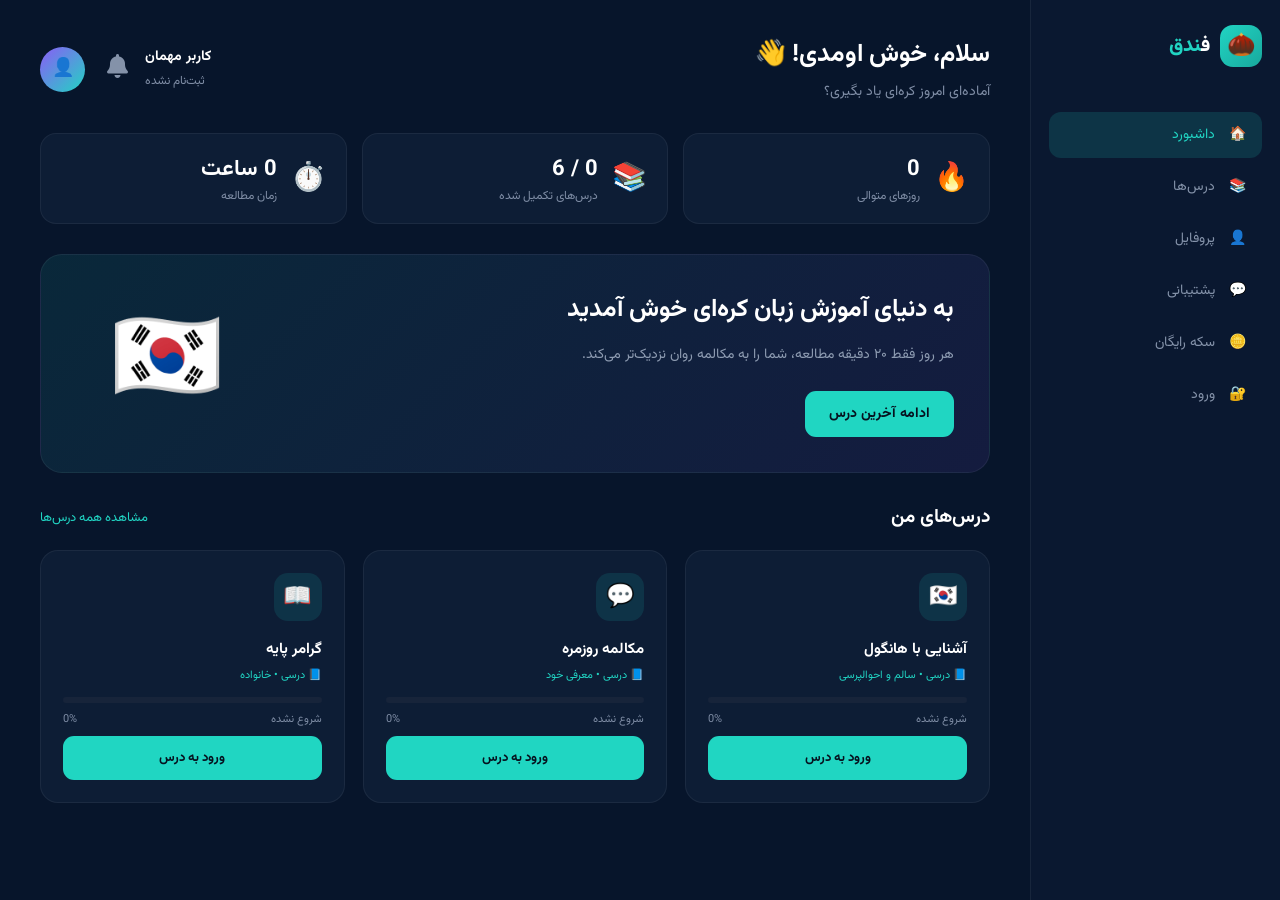
==== index.html @ cb75b3d4 "Add files via upload" ====
<!DOCTYPE html>
<html lang="fa" dir="rtl">
<head>
    <meta charset="UTF-8">
    <meta name="viewport" content="width=device-width, initial-scale=1.0">
    <title>فندق | آموزش زبان کره‌ای</title>
    <link rel="stylesheet" href="style.css">
    <link rel="stylesheet" href="https://cdnjs.cloudflare.com/ajax/libs/font-awesome/6.5.0/css/all.min.css">
</head>
<body>

    <button class="hamburger-btn" id="hamburgerBtn">
        <i class="fas fa-bars"></i>
    </button>

    <aside class="sidebar">
        <div class="logo">
            <div class="logo-icon">🌰</div>
            <h2>ف<span>ندق</span></h2>
        </div>
        <nav class="menu">
            <a href="index.html" class="menu-item active">
                <span class="menu-icon">🏠</span>
                <span>داشبورد</span>
            </a>
            <a href="lessons.html" class="menu-item">
                <span class="menu-icon">📚</span>
                <span>درس‌ها</span>
            </a>
            <a href="profile.html" class="menu-item">
                <span class="menu-icon">👤</span>
                <span>پروفایل</span>
            </a>
            <a href="support.html" class="menu-item">
                <span class="menu-icon">💬</span>
                <span>پشتیبانی</span>
            </a>
            <a href="earn-coins.html" class="menu-item">
                <span class="menu-icon">🪙</span>
                <span>سکه رایگان</span>
            </a>
            <a href="login.html" class="menu-item">
                <span class="menu-icon">🔐</span>
                <span>ورود</span>
            </a>
            <a href="admin.html" class="menu-item" id="adminMenuItem" style="display:none;">
                <span class="menu-icon">⚙️</span>
                <span>پنل مدیریت</span>
            </a>
        </nav>
    </aside>

    <main class="main">

        <header class="topbar">
            <div class="welcome">
                <h1>سلام، خوش اومدی! 👋</h1>
                <p>آماده‌ای امروز کره‌ای یاد بگیری؟</p>
            </div>
            <div class="user">
                <div class="user-info">
                    <strong id="headerUsername">کاربر مهمان</strong>
                    <span id="headerUserStatus">ثبت‌نام نشده</span>
                </div>
                <!-- ===== دکمه زنگوله اعلان ===== -->
                <div class="notification-bell" id="notificationBell" onclick="showNotifications()">
                    <i class="fas fa-bell"></i>
                    <span class="notification-badge" id="notificationBadge" style="display:none;">0</span>
                </div>
                <div class="avatar" id="headerAvatar">👤</div>
            </div>
        </header>

        <!-- ===== پنل نمایش اعلان‌ها ===== -->
        <div class="notification-panel" id="notificationPanel" style="display:none;">
            <div class="notification-panel-header">
                <h4>🔔 اعلان‌ها</h4>
                <button onclick="closeNotifications()" style="background:transparent;border:none;color:#7f8da5;font-size:20px;cursor:pointer;">✕</button>
            </div>
            <div id="notificationList">
                <p style="color:#7f8da5;text-align:center;padding:20px;">هیچ اعلانی وجود ندارد.</p>
            </div>
        </div>

        <section class="stats-top">
            <div class="stat-top-card">
                <span class="stat-top-icon">🔥</span>
                <div class="stat-top-info">
                    <strong id="statStreak">۰</strong>
                    <span>روزهای متوالی</span>
                </div>
            </div>
            <div class="stat-top-card">
                <span class="stat-top-icon">📚</span>
                <div class="stat-top-info">
                    <strong id="statLessons">۰ / ۶</strong>
                    <span>درس‌های تکمیل شده</span>
                </div>
            </div>
            <div class="stat-top-card">
                <span class="stat-top-icon">⏱️</span>
                <div class="stat-top-info">
                    <strong id="statHours">۰ ساعت</strong>
                    <span>زمان مطالعه</span>
                </div>
            </div>
        </section>

        <section class="hero">
            <div class="hero-content">
                <h2>به دنیای آموزش زبان کره‌ای خوش آمدید</h2>
                <p>هر روز فقط ۲۰ دقیقه مطالعه، شما را به مکالمه روان نزدیک‌تر می‌کند.</p>
                <button class="primary-btn" id="continueLesson">ادامه آخرین درس</button>
            </div>
            <div class="hero-image">🇰🇷</div>
        </section>

        <div class="section-title">
            <h2>درس‌های من</h2>
            <a href="lessons.html">مشاهده همه درس‌ها</a>
        </div>

        <section class="lessons" id="lessonsContainer"></section>

    </main>

    <script src="script.js"></script>

</body>
</html>
---- style.css ----
@import url('https://fonts.googleapis.com/css2?family=Vazirmatn:wght@400;500;600;700;800&display=swap');

* {
    margin: 0;
    padding: 0;
    box-sizing: border-box;
}

body {
    font-family: 'Vazirmatn', sans-serif;
    background: #07152b;
    color: #ffffff;
    min-height: 100vh;
    display: flex;
    overflow-x: hidden;
    direction: rtl;
}

.hamburger-btn {
    display: none;
    position: fixed;
    top: 15px;
    right: 15px;
    z-index: 999;
    background: #0d1d35;
    border: 1px solid rgba(255, 255, 255, 0.1);
    color: #ffffff;
    font-size: 24px;
    padding: 10px 14px;
    border-radius: 10px;
    cursor: pointer;
}

.sidebar {
    width: 250px;
    min-height: 100vh;
    background: #0a1830;
    border-left: 1px solid rgba(255, 255, 255, 0.06);
    padding: 25px 18px;
    position: fixed;
    right: 0;
    top: 0;
    z-index: 100;
    transition: 0.3s;
}

.logo {
    display: flex;
    align-items: center;
    gap: 10px;
    margin-bottom: 45px;
}

.logo-icon {
    width: 42px;
    height: 42px;
    background: linear-gradient(135deg, #21d4c3, #18a99d);
    border-radius: 13px;
    display: flex;
    align-items: center;
    justify-content: center;
    font-size: 23px;
}

.logo h2 {
    font-size: 20px;
    font-weight: 800;
}

.logo span {
    color: #21d4c3;
}

.menu {
    display: flex;
    flex-direction: column;
    gap: 6px;
}

.menu-item {
    display: flex;
    align-items: center;
    gap: 12px;
    padding: 12px 15px;
    border-radius: 12px;
    color: #8492a9;
    text-decoration: none;
    font-size: 14px;
    transition: 0.3s;
}

.menu-item:hover {
    background: rgba(31, 214, 193, 0.08);
    color: #ffffff;
}

.menu-item.active {
    background: rgba(31, 214, 193, 0.15);
    color: #21d4c3;
}

.menu-icon {
    width: 20px;
    text-align: center;
}

.main {
    width: calc(100% - 250px);
    margin-right: 250px;
    padding: 35px 40px;
    min-height: 100vh;
}

.topbar {
    display: flex;
    justify-content: space-between;
    align-items: center;
    margin-bottom: 30px;
    flex-wrap: wrap;
    gap: 15px;
}

.welcome h1 {
    font-size: 25px;
    margin-bottom: 7px;
}

.welcome p {
    color: #7f8da5;
    font-size: 14px;
}

.user {
    display: flex;
    align-items: center;
    gap: 12px;
}

.user-info {
    text-align: left;
}

.user-info strong {
    display: block;
    font-size: 14px;
}

.user-info span {
    color: #7f8da5;
    font-size: 12px;
}

.avatar {
    width: 45px;
    height: 45px;
    border-radius: 50%;
    background: linear-gradient(135deg, #8b5cf6, #21d4c3);
    display: flex;
    align-items: center;
    justify-content: center;
    font-size: 18px;
}

.stats-top {
    display: grid;
    grid-template-columns: repeat(3, 1fr);
    gap: 15px;
    margin-bottom: 30px;
}

.stat-top-card {
    background: #0d1d35;
    border: 1px solid rgba(255, 255, 255, 0.06);
    border-radius: 16px;
    padding: 18px 20px;
    display: flex;
    align-items: center;
    gap: 14px;
}

.stat-top-icon {
    font-size: 28px;
}

.stat-top-info {
    display: flex;
    flex-direction: column;
}

.stat-top-info strong {
    font-size: 22px;
    font-weight: 700;
    color: #ffffff;
}

.stat-top-info span {
    font-size: 12px;
    color: #7f8da5;
}

.hero {
    background: linear-gradient(135deg, rgba(31, 214, 193, 0.10), rgba(139, 92, 246, 0.10));
    border: 1px solid rgba(255, 255, 255, 0.06);
    border-radius: 22px;
    padding: 35px;
    display: flex;
    align-items: center;
    justify-content: space-between;
    margin-bottom: 30px;
}

.hero-content {
    max-width: 550px;
}

.hero-content h2 {
    font-size: 25px;
    margin-bottom: 12px;
}

.hero-content p {
    color: #8d9bb1;
    font-size: 14px;
    line-height: 2;
    margin-bottom: 22px;
}

.hero-image {
    font-size: 90px;
    padding-left: 35px;
}

.primary-btn {
    border: none;
    background: #20d6c2;
    color: #06121f;
    padding: 12px 24px;
    border-radius: 11px;
    font-family: inherit;
    font-weight: 700;
    cursor: pointer;
    transition: 0.3s;
    font-size: 14px;
}

.primary-btn:hover {
    transform: translateY(-2px);
    box-shadow: 0 8px 25px rgba(31, 214, 193, 0.25);
}

.primary-btn.secondary {
    background: transparent;
    color: #21d4c3;
    border: 1px solid rgba(31, 214, 193, 0.3);
}

.section-title {
    display: flex;
    align-items: center;
    justify-content: space-between;
    margin-bottom: 18px;
}

.section-title h2 {
    font-size: 19px;
}

.section-title a {
    color: #21d4c3;
    font-size: 13px;
    text-decoration: none;
}

.section-title a:hover {
    text-decoration: underline;
}

.lessons {
    display: grid;
    grid-template-columns: repeat(3, 1fr);
    gap: 18px;
}

.lesson-card {
    background: #0d1d35;
    border: 1px solid rgba(255, 255, 255, 0.06);
    border-radius: 18px;
    padding: 22px;
    transition: 0.3s;
}

.lesson-card:hover {
    transform: translateY(-4px);
    border-color: rgba(31, 214, 193, 0.3);
}

.lesson-icon {
    width: 48px;
    height: 48px;
    border-radius: 14px;
    display: flex;
    align-items: center;
    justify-content: center;
    font-size: 23px;
    margin-bottom: 17px;
    background: rgba(31, 214, 193, 0.12);
}

.lesson-card h3 {
    font-size: 15px;
    margin-bottom: 6px;
}

.lesson-card p {
    color: #7f8da5;
    font-size: 12px;
    margin-bottom: 18px;
    line-height: 1.6;
}

.lesson-category {
    font-size: 11px !important;
    color: #21d4c3 !important;
    margin-bottom: 12px !important;
}

.progress {
    height: 6px;
    background: #17243a;
    border-radius: 10px;
    overflow: hidden;
    margin-bottom: 8px;
}

.progress-bar {
    height: 100%;
    background: #21d4c3;
    border-radius: 10px;
    transition: width 0.5s ease;
}

.progress-info {
    display: flex;
    justify-content: space-between;
    color: #7f8da5;
    font-size: 11px;
}

.lesson-btn {
    width: 100%;
    margin-top: 8px;
    font-size: 13px !important;
}

.filter-bar {
    display: flex;
    flex-wrap: wrap;
    gap: 15px;
    margin-bottom: 25px;
    background: #0d1d35;
    padding: 15px 20px;
    border-radius: 16px;
}

.search-box {
    flex: 1;
    min-width: 200px;
}

.search-box input {
    width: 100%;
    padding: 10px 15px;
    border-radius: 10px;
    border: 1px solid rgba(255, 255, 255, 0.1);
    background: #07152b;
    color: #ffffff;
    font-family: 'Vazirmatn', sans-serif;
    font-size: 14px;
    outline: none;
}

.search-box input:focus {
    border-color: #21d4c3;
}

.filter-buttons {
    display: flex;
    gap: 8px;
    flex-wrap: wrap;
}

.filter-btn {
    padding: 8px 16px;
    border-radius: 8px;
    border: 1px solid rgba(255, 255, 255, 0.1);
    background: transparent;
    color: #8492a9;
    font-family: 'Vazirmatn', sans-serif;
    font-size: 13px;
    cursor: pointer;
}

.filter-btn:hover {
    background: rgba(31, 214, 193, 0.08);
    color: #ffffff;
}

.filter-btn.active {
    background: rgba(31, 214, 193, 0.15);
    color: #21d4c3;
}

.stats-bottom {
    margin-top: 30px;
    background: #0d1d35;
    border-radius: 16px;
    padding: 20px 25px;
}

.stat-bottom-card {
    display: flex;
    align-items: center;
    gap: 15px;
    flex-wrap: wrap;
}

.stat-bottom-card span {
    color: #7f8da5;
    font-size: 14px;
}

.stat-bottom-card .progress {
    flex: 1;
    min-width: 100px;
    height: 8px;
}

#overallProgressText {
    color: #21d4c3;
    font-weight: 700;
}

.lesson-content {
    max-width: 800px;
}

.content-card {
    background: #0d1d35;
    border: 1px solid rgba(255, 255, 255, 0.06);
    border-radius: 18px;
    padding: 30px;
}

.lesson-text {
    background: rgba(255, 255, 255, 0.03);
    padding: 20px;
    border-radius: 12px;
    border-right: 3px solid #21d4c3;
    line-height: 2;
    color: #c8d0dc;
}

.profile-card {
    background: #0d1d35;
    border-radius: 18px;
    padding: 30px;
    margin-bottom: 25px;
}

.profile-avatar {
    text-align: center;
    padding-bottom: 20px;
    border-bottom: 1px solid rgba(255, 255, 255, 0.06);
    margin-bottom: 20px;
}

.profile-avatar-icon {
    width: 80px;
    height: 80px;
    border-radius: 50%;
    background: linear-gradient(135deg, #8b5cf6, #21d4c3);
    display: flex;
    align-items: center;
    justify-content: center;
    font-size: 35px;
    margin: 0 auto 15px auto;
}

.profile-avatar h2 {
    font-size: 20px;
}

.profile-info {
    display: grid;
    grid-template-columns: repeat(2, 1fr);
    gap: 15px;
}

.info-item {
    background: rgba(255, 255, 255, 0.03);
    border-radius: 12px;
    padding: 15px;
    display: flex;
    justify-content: space-between;
    align-items: center;
}

.info-label {
    color: #7f8da5;
    font-size: 13px;
}

.info-value {
    font-size: 18px;
    font-weight: 700;
    color: #21d4c3;
}

.profile-settings {
    background: #0d1d35;
    border-radius: 18px;
    padding: 30px;
}

.setting-item {
    padding-bottom: 18px;
    margin-bottom: 18px;
    border-bottom: 1px solid rgba(255, 255, 255, 0.06);
}

.setting-item label {
    display: block;
    color: #7f8da5;
    font-size: 13px;
    margin-bottom: 8px;
}

.support-card {
    display: grid;
    grid-template-columns: 1fr 2fr;
    gap: 25px;
}

.support-info {
    background: #0d1d35;
    border: 1px solid rgba(255, 255, 255, 0.06);
    border-radius: 18px;
    padding: 25px;
    display: flex;
    flex-direction: column;
    gap: 20px;
}

.support-item {
    display: flex;
    align-items: center;
    gap: 15px;
    padding: 15px;
    background: rgba(255, 255, 255, 0.03);
    border-radius: 12px;
}

.support-icon {
    font-size: 28px;
    flex-shrink: 0;
}

.support-item strong {
    display: block;
    font-size: 14px;
}

.support-item p {
    color: #7f8da5;
    font-size: 13px;
    margin-top: 4px;
}

.support-form {
    background: #0d1d35;
    border: 1px solid rgba(255, 255, 255, 0.06);
    border-radius: 18px;
    padding: 30px;
}

.support-form h3 {
    font-size: 18px;
    margin-bottom: 20px;
}

.form-group {
    margin-bottom: 18px;
}

.form-group label {
    display: block;
    color: #7f8da5;
    font-size: 13px;
    margin-bottom: 6px;
}

.form-group input,
.form-group select,
.form-group textarea {
    width: 100%;
    padding: 12px 15px;
    border-radius: 10px;
    border: 1px solid rgba(255, 255, 255, 0.1);
    background: #07152b;
    color: #ffffff;
    font-family: 'Vazirmatn', sans-serif;
    font-size: 14px;
    outline: none;
    transition: 0.3s;
}

.form-group input:focus,
.form-group select:focus,
.form-group textarea:focus {
    border-color: #21d4c3;
}

.form-group select option {
    background: #07152b;
    color: #ffffff;
}

.form-group textarea {
    resize: vertical;
    min-height: 100px;
}

.auth-card {
    max-width: 500px;
    margin: 0 auto;
    background: #0d1d35;
    border: 1px solid rgba(255, 255, 255, 0.06);
    border-radius: 18px;
    padding: 30px;
}

.auth-card h3 {
    font-size: 18px;
    margin-bottom: 20px;
    color: #21d4c3;
}

.auth-card .form-group {
    margin-bottom: 18px;
}

.auth-card .form-group label {
    display: block;
    color: #7f8da5;
    font-size: 13px;
    margin-bottom: 6px;
}

.auth-card .form-group input {
    width: 100%;
    padding: 12px 15px;
    border-radius: 10px;
    border: 1px solid rgba(255, 255, 255, 0.1);
    background: #07152b;
    color: #ffffff;
    font-family: 'Vazirmatn', sans-serif;
    font-size: 14px;
    outline: none;
    transition: 0.3s;
}

.auth-card .form-group input:focus {
    border-color: #21d4c3;
}

.auth-card .form-group input[type="radio"] {
    width: auto;
    margin-left: 5px;
}

.auth-card small {
    display: block;
    margin-top: 4px;
}

.coin-box {
    background: #0d1d35;
    border: 1px solid rgba(255, 255, 255, 0.06);
    border-radius: 18px;
    padding: 25px;
}

.coin-box h3 {
    font-size: 18px;
    color: #ffffff;
}

/* ============================================
   پنل مدیریت (admin.html)
   ============================================ */

.admin-tabs {
    display: flex;
    gap: 10px;
    margin-bottom: 25px;
    flex-wrap: wrap;
    background: #0d1d35;
    padding: 15px;
    border-radius: 16px;
    border: 1px solid rgba(255, 255, 255, 0.06);
}

.admin-tab {
    padding: 10px 20px;
    border-radius: 10px;
    border: 1px solid rgba(255, 255, 255, 0.1);
    background: transparent;
    color: #8492a9;
    font-family: 'Vazirmatn', sans-serif;
    font-size: 14px;
    cursor: pointer;
    transition: 0.3s;
}

.admin-tab:hover {
    background: rgba(31, 214, 193, 0.08);
    color: #ffffff;
}

.admin-tab.active {
    background: rgba(31, 214, 193, 0.15);
    color: #21d4c3;
    border-color: rgba(31, 214, 193, 0.3);
}

.admin-panel {
    background: #0d1d35;
    border: 1px solid rgba(255, 255, 255, 0.06);
    border-radius: 18px;
    padding: 25px;
}

.admin-panel h3 {
    margin-bottom: 20px;
    color: #21d4c3;
}

.admin-lesson-item {
    display: flex;
    justify-content: space-between;
    align-items: center;
    padding: 12px 15px;
    background: rgba(255, 255, 255, 0.03);
    border-radius: 10px;
    margin-bottom: 8px;
    flex-wrap: wrap;
    gap: 10px;
}

.admin-lesson-item .lesson-info {
    display: flex;
    align-items: center;
    gap: 12px;
    flex-wrap: wrap;
}

.admin-lesson-item .lesson-info .level-badge {
    font-size: 11px;
    padding: 2px 10px;
    border-radius: 20px;
    background: rgba(31, 214, 193, 0.15);
    color: #21d4c3;
}

.admin-lesson-item .lesson-actions {
    display: flex;
    gap: 8px;
}

.admin-lesson-item .lesson-actions button {
    padding: 6px 14px;
    border: none;
    border-radius: 8px;
    font-family: 'Vazirmatn', sans-serif;
    font-size: 12px;
    cursor: pointer;
    transition: 0.3s;
}

.btn-edit {
    background: rgba(59, 130, 246, 0.2);
    color: #3b82f6;
}

.btn-edit:hover {
    background: rgba(59, 130, 246, 0.3);
}

.btn-delete {
    background: rgba(239, 68, 68, 0.2);
    color: #ef4444;
}

.btn-delete:hover {
    background: rgba(239, 68, 68, 0.3);
}

.user-item {
    display: flex;
    justify-content: space-between;
    align-items: center;
    padding: 12px 15px;
    background: rgba(255, 255, 255, 0.03);
    border-radius: 10px;
    margin-bottom: 8px;
    flex-wrap: wrap;
    gap: 10px;
}

.user-item .user-info {
    display: flex;
    align-items: center;
    gap: 12px;
    flex-wrap: wrap;
}

.user-item .user-info .user-detail {
    color: #7f8da5;
    font-size: 12px;
}

.user-item .user-stats {
    display: flex;
    gap: 15px;
    font-size: 12px;
    color: #7f8da5;
}

.user-item .user-stats span {
    color: #21d4c3;
    font-weight: 700;
}

.message-item {
    padding: 15px;
    background: rgba(255, 255, 255, 0.03);
    border-radius: 10px;
    margin-bottom: 10px;
}

.message-item .message-header {
    display: flex;
    justify-content: space-between;
    flex-wrap: wrap;
    gap: 10px;
    margin-bottom: 8px;
}

.message-item .message-header .sender {
    font-weight: 700;
    color: #21d4c3;
}

.message-item .message-header .date {
    color: #7f8da5;
    font-size: 12px;
}

.message-item .message-subject {
    color: #fbbf24;
    font-size: 13px;
    margin-bottom: 5px;
}

.message-item .message-text {
    color: #c8d0dc;
    font-size: 13px;
    line-height: 1.6;
}

.message-item .message-actions {
    margin-top: 10px;
}

.message-item .message-actions textarea {
    width: 100%;
    padding: 10px;
    border-radius: 8px;
    border: 1px solid rgba(255, 255, 255, 0.1);
    background: #07152b;
    color: #ffffff;
    font-family: 'Vazirmatn', sans-serif;
    font-size: 13px;
    resize: vertical;
    min-height: 60px;
    margin-top: 8px;
}

.message-item .message-actions .reply-btn {
    padding: 6px 16px;
    border: none;
    border-radius: 8px;
    background: #21d4c3;
    color: #06121f;
    font-family: 'Vazirmatn', sans-serif;
    font-weight: 700;
    cursor: pointer;
    margin-top: 8px;
}

.notification-item {
    padding: 12px 15px;
    background: rgba(255, 255, 255, 0.03);
    border-radius: 10px;
    margin-bottom: 8px;
    border-right: 3px solid #21d4c3;
}

.notification-item .notif-title {
    font-weight: 700;
    font-size: 14px;
}

.notification-item .notif-text {
    color: #7f8da5;
    font-size: 13px;
    margin-top: 4px;
}

.notification-item .notif-date {
    color: #7f8da5;
    font-size: 11px;
    margin-top: 4px;
}

/* ============================================
   ریسپانسیو
   ============================================ */

@media (max-width: 992px) {
    .lessons {
        grid-template-columns: repeat(2, 1fr);
    }

    .stats-top {
        grid-template-columns: repeat(2, 1fr);
    }

    .support-card {
        grid-template-columns: 1fr;
    }
}

@media (max-width: 768px) {
    .hamburger-btn {
        display: block;
    }

    .sidebar {
        transform: translateX(100%);
        width: 280px;
        height: 100vh;
        border-left: none;
        border-right: 1px solid rgba(255, 255, 255, 0.06);
        position: fixed;
        right: 0;
        top: 0;
        z-index: 100;
        transition: 0.3s;
    }

    .sidebar.open {
        transform: translateX(0);
    }

    .main {
        width: 100%;
        margin-right: 0;
        padding: 20px;
        padding-top: 70px;
    }

    .stats-top {
        grid-template-columns: 1fr;
        gap: 10px;
    }

    .stat-top-card {
        padding: 14px 16px;
    }

    .stat-top-info strong {
        font-size: 18px;
    }

    .lessons {
        grid-template-columns: 1fr;
        gap: 15px;
    }

    .topbar {
        flex-direction: column;
        align-items: flex-start;
        gap: 10px;
    }

    .user {
        align-self: flex-start;
    }

    .hero {
        flex-direction: column;
        align-items: flex-start;
        padding: 25px;
    }

    .hero-image {
        display: none;
    }

    .hero-content h2 {
        font-size: 20px;
    }

    .profile-info {
        grid-template-columns: 1fr;
        gap: 10px;
    }

    .profile-card {
        padding: 20px;
    }

    .profile-settings {
        padding: 20px;
    }

    .support-card {
        grid-template-columns: 1fr;
    }

    .support-info {
        flex-direction: row;
        flex-wrap: wrap;
        justify-content: center;
        gap: 10px;
    }

    .support-item {
        flex: 1;
        min-width: 120px;
        flex-direction: column;
        text-align: center;
        padding: 12px;
    }

    .support-form {
        padding: 20px;
    }

    .filter-bar {
        flex-direction: column;
    }

    .filter-buttons {
        justify-content: center;
        flex-wrap: wrap;
    }

    .filter-btn {
        font-size: 12px;
        padding: 6px 12px;
    }

    .search-box {
        min-width: unset;
    }

    .coin-box {
        padding: 18px;
    }

    .auth-card {
        padding: 20px;
    }

    .admin-tabs {
        flex-direction: column;
    }

    .admin-tab {
        text-align: center;
    }

    .admin-lesson-item {
        flex-direction: column;
        align-items: flex-start;
    }

    .admin-lesson-item .lesson-actions {
        width: 100%;
        justify-content: flex-end;
    }

    .user-item {
        flex-direction: column;
        align-items: flex-start;
    }

    .user-item .user-stats {
        flex-wrap: wrap;
    }
}

@media (max-width: 550px) {
    .sidebar {
        width: 260px;
    }

    .main {
        padding: 15px;
        padding-top: 65px;
    }

    .welcome h1 {
        font-size: 20px;
    }

    .welcome p {
        font-size: 13px;
    }

    .user-info {
        display: none;
    }

    .hero {
        padding: 18px;
    }

    .hero-content h2 {
        font-size: 18px;
    }

    .hero-content p {
        font-size: 13px;
    }

    .stat-top-card {
        padding: 12px 14px;
    }

    .stat-top-icon {
        font-size: 22px;
    }

    .stat-top-info strong {
        font-size: 16px;
    }

    .lesson-card {
        padding: 18px;
    }

    .lesson-icon {
        width: 42px;
        height: 42px;
        font-size: 20px;
    }

    .content-card {
        padding: 18px;
    }

    .support-form {
        padding: 15px;
    }

    .support-info {
        flex-direction: column;
        align-items: stretch;
    }

    .support-item {
        flex-direction: row;
        text-align: right;
        padding: 12px 15px;
    }

    .profile-avatar-icon {
        width: 65px;
        height: 65px;
        font-size: 28px;
    }

    .info-item {
        padding: 12px;
        font-size: 13px;
    }

    .info-value {
        font-size: 16px;
    }

    .form-group input,
    .form-group select,
    .form-group textarea {
        font-size: 13px;
        padding: 10px 12px;
    }

    .primary-btn {
        font-size: 13px;
        padding: 10px 18px;
    }

    .coin-box {
        padding: 15px;
    }

    .auth-card {
        padding: 15px;
    }

    .admin-panel {
        padding: 15px;
    }
}

::-webkit-scrollbar {
    width: 6px;
}

::-webkit-scrollbar-track {
    background: #0a1830;
}

::-webkit-scrollbar-thumb {
    background: #21d4c3;
    border-radius: 10px;
}
/* ============================================
   دکمه زنگوله اعلان
   ============================================ */

.notification-bell {
    position: relative;
    cursor: pointer;
    font-size: 24px;
    color: #8492a9;
    transition: 0.3s;
    padding: 5px;
    margin-left: 5px;
}

.notification-bell:hover {
    color: #21d4c3;
}

.notification-bell .notification-badge {
    position: absolute;
    top: -5px;
    right: -8px;
    background: #ef4444;
    color: #ffffff;
    font-size: 10px;
    font-weight: 700;
    width: 20px;
    height: 20px;
    border-radius: 50%;
    display: flex;
    align-items: center;
    justify-content: center;
    border: 2px solid #07152b;
}

/* ===== پنل اعلان‌ها ===== */
.notification-panel {
    position: fixed;
    top: 80px;
    left: 20px;
    width: 380px;
    max-height: 450px;
    background: #0d1d35;
    border: 1px solid rgba(255, 255, 255, 0.1);
    border-radius: 16px;
    box-shadow: 0 20px 60px rgba(0, 0, 0, 0.6);
    z-index: 1000;
    overflow: hidden;
    animation: slideDownNotif 0.3s ease;
}

.notification-panel-header {
    display: flex;
    justify-content: space-between;
    align-items: center;
    padding: 15px 20px;
    border-bottom: 1px solid rgba(255, 255, 255, 0.06);
}

.notification-panel-header h4 {
    color: #ffffff;
    font-size: 16px;
}

#notificationList {
    padding: 10px;
    max-height: 350px;
    overflow-y: auto;
}

.notification-item-panel {
    padding: 12px 15px;
    background: rgba(255, 255, 255, 0.03);
    border-radius: 10px;
    margin-bottom: 8px;
    border-right: 3px solid #21d4c3;
    cursor: pointer;
    transition: 0.3s;
}

.notification-item-panel:hover {
    background: rgba(255, 255, 255, 0.06);
}

.notification-item-panel .notif-title-panel {
    font-weight: 700;
    font-size: 14px;
    color: #ffffff;
}

.notification-item-panel .notif-text-panel {
    color: #7f8da5;
    font-size: 13px;
    margin-top: 4px;
}

.notification-item-panel .notif-date-panel {
    color: #7f8da5;
    font-size: 11px;
    margin-top: 4px;
}

.notification-item-panel .notif-type-success {
    border-right-color: #4ade80;
}

.notification-item-panel .notif-type-warning {
    border-right-color: #fbbf24;
}

.notification-item-panel .notif-type-info {
    border-right-color: #60a5fa;
}

/* ===== انیمیشن ===== */
@keyframes slideDownNotif {
    from {
        opacity: 0;
        transform: translateY(-20px) scale(0.95);
    }
    to {
        opacity: 1;
        transform: translateY(0) scale(1);
    }
}

/* ===== ریسپانسیو موبایل ===== */
@media (max-width: 550px) {
    .notification-panel {
        width: calc(100% - 30px);
        left: 15px;
        top: 70px;
        max-height: 400px;
    }

    .notification-bell {
        font-size: 20px;
    }
}
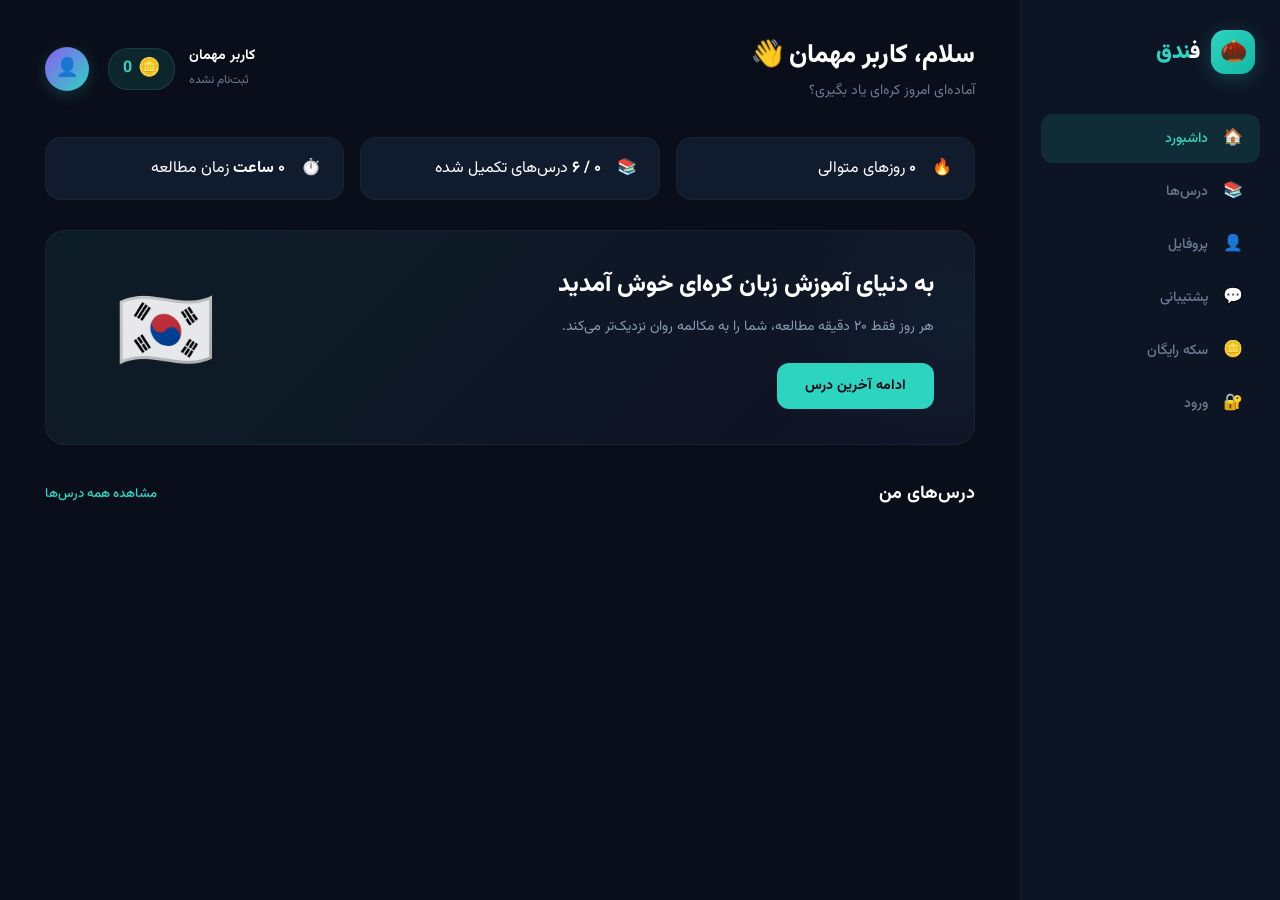
==== commit 75819331: "Add files via upload" ====
--- a/index.html
+++ b/index.html
@@ -54,7 +54,7 @@
 
         <header class="topbar">
             <div class="welcome">
-                <h1>سلام، خوش اومدی! 👋</h1>
+                <h1>سلام، <span id="userDisplayName">کاربر مهمان</span> 👋</h1>
                 <p>آماده‌ای امروز کره‌ای یاد بگیری؟</p>
             </div>
             <div class="user">
@@ -62,25 +62,14 @@
                     <strong id="headerUsername">کاربر مهمان</strong>
                     <span id="headerUserStatus">ثبت‌نام نشده</span>
                 </div>
-                <!-- ===== دکمه زنگوله اعلان ===== -->
-                <div class="notification-bell" id="notificationBell" onclick="showNotifications()">
-                    <i class="fas fa-bell"></i>
-                    <span class="notification-badge" id="notificationBadge" style="display:none;">0</span>
+                <!-- ===== نمایش سکه ===== -->
+                <div class="coin-display" id="coinDisplay">
+                    <span class="coin-icon">🪙</span>
+                    <span class="coin-count" id="headerCoinCount">0</span>
                 </div>
                 <div class="avatar" id="headerAvatar">👤</div>
             </div>
         </header>
-
-        <!-- ===== پنل نمایش اعلان‌ها ===== -->
-        <div class="notification-panel" id="notificationPanel" style="display:none;">
-            <div class="notification-panel-header">
-                <h4>🔔 اعلان‌ها</h4>
-                <button onclick="closeNotifications()" style="background:transparent;border:none;color:#7f8da5;font-size:20px;cursor:pointer;">✕</button>
-            </div>
-            <div id="notificationList">
-                <p style="color:#7f8da5;text-align:center;padding:20px;">هیچ اعلانی وجود ندارد.</p>
-            </div>
-        </div>
 
         <section class="stats-top">
             <div class="stat-top-card">
--- a/style.css
+++ b/style.css
@@ -1,4 +1,4 @@
-@import url('https://fonts.googleapis.com/css2?family=Vazirmatn:wght@400;500;600;700;800&display=swap');
+@import url('https://fonts.googleapis.com/css2?family=Vazirmatn:wght@400;500;600;700;800;900&display=swap');
 
 * {
     margin: 0;
@@ -8,7 +8,7 @@
 
 body {
     font-family: 'Vazirmatn', sans-serif;
-    background: #07152b;
+    background: #0a0e1a;
     color: #ffffff;
     min-height: 100vh;
     display: flex;
@@ -16,14 +16,15 @@
     direction: rtl;
 }
 
+/* ===== دکمه همبرگری ===== */
 .hamburger-btn {
     display: none;
     position: fixed;
     top: 15px;
     right: 15px;
     z-index: 999;
-    background: #0d1d35;
-    border: 1px solid rgba(255, 255, 255, 0.1);
+    background: #141d2f;
+    border: none;
     color: #ffffff;
     font-size: 24px;
     padding: 10px 14px;
@@ -31,12 +32,13 @@
     cursor: pointer;
 }
 
+/* ===== منوی کناری ===== */
 .sidebar {
-    width: 250px;
+    width: 260px;
     min-height: 100vh;
-    background: #0a1830;
-    border-left: 1px solid rgba(255, 255, 255, 0.06);
-    padding: 25px 18px;
+    background: #0d1424;
+    border-left: 1px solid rgba(255, 255, 255, 0.05);
+    padding: 30px 20px;
     position: fixed;
     right: 0;
     top: 0;
@@ -47,93 +49,103 @@
 .logo {
     display: flex;
     align-items: center;
-    gap: 10px;
-    margin-bottom: 45px;
+    gap: 12px;
+    margin-bottom: 40px;
+    padding-right: 5px;
 }
 
 .logo-icon {
-    width: 42px;
-    height: 42px;
-    background: linear-gradient(135deg, #21d4c3, #18a99d);
-    border-radius: 13px;
+    width: 44px;
+    height: 44px;
+    background: linear-gradient(135deg, #2dd4bf, #14b8a6);
+    border-radius: 14px;
     display: flex;
     align-items: center;
     justify-content: center;
-    font-size: 23px;
+    font-size: 22px;
+    box-shadow: 0 4px 20px rgba(45, 212, 191, 0.25);
 }
 
 .logo h2 {
-    font-size: 20px;
-    font-weight: 800;
+    font-size: 22px;
+    font-weight: 900;
+    letter-spacing: -0.5px;
 }
 
 .logo span {
-    color: #21d4c3;
+    color: #2dd4bf;
 }
 
 .menu {
     display: flex;
     flex-direction: column;
-    gap: 6px;
+    gap: 4px;
 }
 
 .menu-item {
     display: flex;
     align-items: center;
-    gap: 12px;
-    padding: 12px 15px;
+    gap: 14px;
+    padding: 12px 16px;
     border-radius: 12px;
-    color: #8492a9;
+    color: #6b7a93;
     text-decoration: none;
     font-size: 14px;
+    font-weight: 500;
     transition: 0.3s;
 }
 
 .menu-item:hover {
-    background: rgba(31, 214, 193, 0.08);
+    background: rgba(45, 212, 191, 0.08);
     color: #ffffff;
 }
 
 .menu-item.active {
-    background: rgba(31, 214, 193, 0.15);
-    color: #21d4c3;
+    background: rgba(45, 212, 191, 0.12);
+    color: #2dd4bf;
 }
 
 .menu-icon {
-    width: 20px;
+    width: 22px;
     text-align: center;
-}
-
+    font-size: 16px;
+}
+
+/* ===== محتوای اصلی ===== */
 .main {
-    width: calc(100% - 250px);
-    margin-right: 250px;
-    padding: 35px 40px;
+    width: calc(100% - 260px);
+    margin-right: 260px;
+    padding: 35px 45px;
     min-height: 100vh;
-}
-
+    background: #0a0e1a;
+}
+
+/* ===== هدر ===== */
 .topbar {
     display: flex;
     justify-content: space-between;
     align-items: center;
-    margin-bottom: 30px;
+    margin-bottom: 35px;
     flex-wrap: wrap;
     gap: 15px;
 }
 
 .welcome h1 {
-    font-size: 25px;
-    margin-bottom: 7px;
+    font-size: 26px;
+    font-weight: 800;
+    color: #ffffff;
 }
 
 .welcome p {
-    color: #7f8da5;
+    color: #6b7a93;
     font-size: 14px;
+    margin-top: 4px;
 }
 
 .user {
     display: flex;
     align-items: center;
-    gap: 12px;
+    gap: 14px;
 }
 
 .user-info {
@@ -143,117 +155,160 @@
 .user-info strong {
     display: block;
     font-size: 14px;
+    font-weight: 700;
+    color: #ffffff;
 }
 
 .user-info span {
-    color: #7f8da5;
+    color: #6b7a93;
     font-size: 12px;
 }
 
 .avatar {
-    width: 45px;
-    height: 45px;
+    width: 44px;
+    height: 44px;
     border-radius: 50%;
-    background: linear-gradient(135deg, #8b5cf6, #21d4c3);
+    background: linear-gradient(135deg, #8b5cf6, #2dd4bf);
     display: flex;
     align-items: center;
     justify-content: center;
     font-size: 18px;
-}
-
+    box-shadow: 0 4px 15px rgba(45, 212, 191, 0.2);
+}
+
+/* ===== کارت‌های آمار بالا (شبیه عکس) ===== */
 .stats-top {
     display: grid;
     grid-template-columns: repeat(3, 1fr);
-    gap: 15px;
+    gap: 16px;
     margin-bottom: 30px;
 }
 
 .stat-top-card {
-    background: #0d1d35;
-    border: 1px solid rgba(255, 255, 255, 0.06);
+    background: #111b2e;
     border-radius: 16px;
-    padding: 18px 20px;
-    display: flex;
-    align-items: center;
-    gap: 14px;
-}
-
-.stat-top-icon {
-    font-size: 28px;
-}
-
-.stat-top-info {
+    padding: 18px 22px;
+    display: flex;
+    align-items: center;
+    gap: 16px;
+    border: 1px solid rgba(255, 255, 255, 0.04);
+}
+
+.stat-top-card .stat-icon {
+    font-size: 30px;
+    width: 52px;
+    height: 52px;
+    background: rgba(45, 212, 191, 0.08);
+    border-radius: 14px;
+    display: flex;
+    align-items: center;
+    justify-content: center;
+    flex-shrink: 0;
+}
+
+.stat-top-card .stat-info {
     display: flex;
     flex-direction: column;
 }
 
-.stat-top-info strong {
-    font-size: 22px;
-    font-weight: 700;
-    color: #ffffff;
-}
-
-.stat-top-info span {
+.stat-top-card .stat-info .number {
+    font-size: 26px;
+    font-weight: 900;
+    color: #ffffff;
+    letter-spacing: -0.5px;
+    line-height: 1.2;
+}
+
+.stat-top-card .stat-info .label {
     font-size: 12px;
-    color: #7f8da5;
-}
-
+    color: #6b7a93;
+    margin-top: 2px;
+}
+
+/* ===== کارت خوش‌آمدگویی (شبیه عکس) ===== */
 .hero {
-    background: linear-gradient(135deg, rgba(31, 214, 193, 0.10), rgba(139, 92, 246, 0.10));
-    border: 1px solid rgba(255, 255, 255, 0.06);
-    border-radius: 22px;
-    padding: 35px;
+    background: linear-gradient(135deg, rgba(45, 212, 191, 0.08), rgba(139, 92, 246, 0.05));
+    border: 1px solid rgba(255, 255, 255, 0.05);
+    border-radius: 20px;
+    padding: 35px 40px;
     display: flex;
     align-items: center;
     justify-content: space-between;
-    margin-bottom: 30px;
+    margin-bottom: 35px;
+    position: relative;
+    overflow: hidden;
+}
+
+.hero::before {
+    content: '';
+    position: absolute;
+    top: -50%;
+    right: -20%;
+    width: 400px;
+    height: 400px;
+    background: radial-gradient(circle, rgba(45, 212, 191, 0.05), transparent 70%);
+    border-radius: 50%;
 }
 
 .hero-content {
     max-width: 550px;
+    position: relative;
+    z-index: 1;
 }
 
 .hero-content h2 {
-    font-size: 25px;
-    margin-bottom: 12px;
+    font-size: 24px;
+    font-weight: 800;
+    color: #ffffff;
+    margin-bottom: 10px;
 }
 
 .hero-content p {
-    color: #8d9bb1;
+    color: #8a9bb5;
     font-size: 14px;
-    line-height: 2;
+    line-height: 1.9;
     margin-bottom: 22px;
 }
 
 .hero-image {
-    font-size: 90px;
-    padding-left: 35px;
-}
-
+    font-size: 80px;
+    padding-left: 30px;
+    position: relative;
+    z-index: 1;
+    opacity: 0.9;
+}
+
+/* ===== دکمه اصلی ===== */
 .primary-btn {
     border: none;
-    background: #20d6c2;
-    color: #06121f;
-    padding: 12px 24px;
-    border-radius: 11px;
-    font-family: inherit;
-    font-weight: 700;
+    background: #2dd4bf;
+    color: #0a0e1a;
+    padding: 12px 28px;
+    border-radius: 12px;
+    font-family: 'Vazirmatn', sans-serif;
+    font-weight: 700;
+    font-size: 14px;
     cursor: pointer;
     transition: 0.3s;
-    font-size: 14px;
 }
 
 .primary-btn:hover {
     transform: translateY(-2px);
-    box-shadow: 0 8px 25px rgba(31, 214, 193, 0.25);
+    box-shadow: 0 8px 30px rgba(45, 212, 191, 0.3);
 }
 
 .primary-btn.secondary {
     background: transparent;
-    color: #21d4c3;
-    border: 1px solid rgba(31, 214, 193, 0.3);
-}
-
+    color: #2dd4bf;
+    border: 1px solid rgba(45, 212, 191, 0.25);
+}
+
+.primary-btn.secondary:hover {
+    background: rgba(45, 212, 191, 0.08);
+    box-shadow: none;
+}
+
+/* ===== عنوان بخش (شبیه عکس) ===== */
 .section-title {
     display: flex;
     align-items: center;
@@ -262,19 +317,23 @@
 }
 
 .section-title h2 {
-    font-size: 19px;
+    font-size: 18px;
+    font-weight: 700;
+    color: #ffffff;
 }
 
 .section-title a {
-    color: #21d4c3;
+    color: #2dd4bf;
     font-size: 13px;
     text-decoration: none;
+    font-weight: 500;
 }
 
 .section-title a:hover {
     text-decoration: underline;
 }
 
+/* ===== کارت‌های درس (شبیه عکس) ===== */
 .lessons {
     display: grid;
     grid-template-columns: repeat(3, 1fr);
@@ -282,84 +341,100 @@
 }
 
 .lesson-card {
-    background: #0d1d35;
-    border: 1px solid rgba(255, 255, 255, 0.06);
+    background: #111b2e;
+    border: 1px solid rgba(255, 255, 255, 0.04);
     border-radius: 18px;
-    padding: 22px;
+    padding: 24px;
     transition: 0.3s;
 }
 
 .lesson-card:hover {
     transform: translateY(-4px);
-    border-color: rgba(31, 214, 193, 0.3);
-}
-
-.lesson-icon {
-    width: 48px;
-    height: 48px;
+    border-color: rgba(45, 212, 191, 0.15);
+    box-shadow: 0 8px 30px rgba(0, 0, 0, 0.3);
+}
+
+.lesson-card .lesson-icon {
+    width: 50px;
+    height: 50px;
     border-radius: 14px;
     display: flex;
     align-items: center;
     justify-content: center;
-    font-size: 23px;
-    margin-bottom: 17px;
-    background: rgba(31, 214, 193, 0.12);
+    font-size: 24px;
+    margin-bottom: 16px;
+    background: rgba(45, 212, 191, 0.08);
 }
 
 .lesson-card h3 {
     font-size: 15px;
-    margin-bottom: 6px;
-}
-
-.lesson-card p {
-    color: #7f8da5;
+    font-weight: 700;
+    color: #ffffff;
+    margin-bottom: 4px;
+}
+
+.lesson-card .lesson-desc {
+    color: #6b7a93;
     font-size: 12px;
-    margin-bottom: 18px;
+    margin-bottom: 16px;
     line-height: 1.6;
 }
 
-.lesson-category {
+.lesson-card .lesson-category {
     font-size: 11px !important;
-    color: #21d4c3 !important;
-    margin-bottom: 12px !important;
-}
-
-.progress {
+    color: #2dd4bf !important;
+    margin-bottom: 14px !important;
+    font-weight: 500;
+    opacity: 0.8;
+}
+
+.lesson-card .progress {
     height: 6px;
-    background: #17243a;
+    background: #1a2740;
     border-radius: 10px;
     overflow: hidden;
     margin-bottom: 8px;
 }
 
-.progress-bar {
+.lesson-card .progress .progress-bar {
     height: 100%;
-    background: #21d4c3;
+    background: linear-gradient(90deg, #2dd4bf, #14b8a6);
     border-radius: 10px;
     transition: width 0.5s ease;
 }
 
-.progress-info {
+.lesson-card .progress-info {
     display: flex;
     justify-content: space-between;
-    color: #7f8da5;
+    color: #6b7a93;
     font-size: 11px;
 }
 
-.lesson-btn {
+.lesson-card .lesson-btn {
     width: 100%;
-    margin-top: 8px;
+    margin-top: 10px;
     font-size: 13px !important;
-}
-
+    background: rgba(45, 212, 191, 0.1);
+    color: #2dd4bf;
+    border: 1px solid rgba(45, 212, 191, 0.15);
+}
+
+.lesson-card .lesson-btn:hover {
+    background: #2dd4bf;
+    color: #0a0e1a;
+    box-shadow: 0 4px 20px rgba(45, 212, 191, 0.2);
+}
+
+/* ===== بقیه استایل‌ها ===== */
 .filter-bar {
     display: flex;
     flex-wrap: wrap;
     gap: 15px;
     margin-bottom: 25px;
-    background: #0d1d35;
+    background: #111b2e;
     padding: 15px 20px;
     border-radius: 16px;
+    border: 1px solid rgba(255, 255, 255, 0.04);
 }
 
 .search-box {
@@ -369,10 +444,10 @@
 
 .search-box input {
     width: 100%;
-    padding: 10px 15px;
+    padding: 10px 16px;
     border-radius: 10px;
-    border: 1px solid rgba(255, 255, 255, 0.1);
-    background: #07152b;
+    border: 1px solid rgba(255, 255, 255, 0.08);
+    background: #0a0e1a;
     color: #ffffff;
     font-family: 'Vazirmatn', sans-serif;
     font-size: 14px;
@@ -380,7 +455,11 @@
 }
 
 .search-box input:focus {
-    border-color: #21d4c3;
+    border-color: #2dd4bf;
+}
+
+.search-box input::placeholder {
+    color: #4a5a72;
 }
 
 .filter-buttons {
@@ -392,29 +471,32 @@
 .filter-btn {
     padding: 8px 16px;
     border-radius: 8px;
-    border: 1px solid rgba(255, 255, 255, 0.1);
+    border: 1px solid rgba(255, 255, 255, 0.06);
     background: transparent;
-    color: #8492a9;
+    color: #6b7a93;
     font-family: 'Vazirmatn', sans-serif;
     font-size: 13px;
     cursor: pointer;
+    transition: 0.3s;
 }
 
 .filter-btn:hover {
-    background: rgba(31, 214, 193, 0.08);
+    background: rgba(45, 212, 191, 0.06);
     color: #ffffff;
 }
 
 .filter-btn.active {
-    background: rgba(31, 214, 193, 0.15);
-    color: #21d4c3;
+    background: rgba(45, 212, 191, 0.12);
+    color: #2dd4bf;
+    border-color: rgba(45, 212, 191, 0.15);
 }
 
 .stats-bottom {
     margin-top: 30px;
-    background: #0d1d35;
+    background: #111b2e;
     border-radius: 16px;
     padding: 20px 25px;
+    border: 1px solid rgba(255, 255, 255, 0.04);
 }
 
 .stat-bottom-card {
@@ -425,7 +507,7 @@
 }
 
 .stat-bottom-card span {
-    color: #7f8da5;
+    color: #6b7a93;
     font-size: 14px;
 }
 
@@ -433,10 +515,17 @@
     flex: 1;
     min-width: 100px;
     height: 8px;
+    background: #1a2740;
+}
+
+.stat-bottom-card .progress-bar {
+    height: 100%;
+    background: linear-gradient(90deg, #2dd4bf, #14b8a6);
+    border-radius: 10px;
 }
 
 #overallProgressText {
-    color: #21d4c3;
+    color: #2dd4bf;
     font-weight: 700;
 }
 
@@ -445,32 +534,33 @@
 }
 
 .content-card {
-    background: #0d1d35;
-    border: 1px solid rgba(255, 255, 255, 0.06);
+    background: #111b2e;
+    border: 1px solid rgba(255, 255, 255, 0.04);
     border-radius: 18px;
     padding: 30px;
 }
 
 .lesson-text {
-    background: rgba(255, 255, 255, 0.03);
+    background: rgba(255, 255, 255, 0.02);
     padding: 20px;
     border-radius: 12px;
-    border-right: 3px solid #21d4c3;
+    border-right: 3px solid #2dd4bf;
     line-height: 2;
     color: #c8d0dc;
 }
 
 .profile-card {
-    background: #0d1d35;
+    background: #111b2e;
     border-radius: 18px;
     padding: 30px;
     margin-bottom: 25px;
+    border: 1px solid rgba(255, 255, 255, 0.04);
 }
 
 .profile-avatar {
     text-align: center;
     padding-bottom: 20px;
-    border-bottom: 1px solid rgba(255, 255, 255, 0.06);
+    border-bottom: 1px solid rgba(255, 255, 255, 0.05);
     margin-bottom: 20px;
 }
 
@@ -478,16 +568,18 @@
     width: 80px;
     height: 80px;
     border-radius: 50%;
-    background: linear-gradient(135deg, #8b5cf6, #21d4c3);
+    background: linear-gradient(135deg, #8b5cf6, #2dd4bf);
     display: flex;
     align-items: center;
     justify-content: center;
     font-size: 35px;
     margin: 0 auto 15px auto;
+    box-shadow: 0 4px 20px rgba(45, 212, 191, 0.2);
 }
 
 .profile-avatar h2 {
     font-size: 20px;
+    font-weight: 700;
 }
 
 .profile-info {
@@ -497,7 +589,7 @@
 }
 
 .info-item {
-    background: rgba(255, 255, 255, 0.03);
+    background: rgba(255, 255, 255, 0.02);
     border-radius: 12px;
     padding: 15px;
     display: flex;
@@ -506,31 +598,32 @@
 }
 
 .info-label {
-    color: #7f8da5;
+    color: #6b7a93;
     font-size: 13px;
 }
 
 .info-value {
     font-size: 18px;
     font-weight: 700;
-    color: #21d4c3;
+    color: #2dd4bf;
 }
 
 .profile-settings {
-    background: #0d1d35;
+    background: #111b2e;
     border-radius: 18px;
     padding: 30px;
+    border: 1px solid rgba(255, 255, 255, 0.04);
 }
 
 .setting-item {
     padding-bottom: 18px;
     margin-bottom: 18px;
-    border-bottom: 1px solid rgba(255, 255, 255, 0.06);
+    border-bottom: 1px solid rgba(255, 255, 255, 0.05);
 }
 
 .setting-item label {
     display: block;
-    color: #7f8da5;
+    color: #6b7a93;
     font-size: 13px;
     margin-bottom: 8px;
 }
@@ -542,8 +635,8 @@
 }
 
 .support-info {
-    background: #0d1d35;
-    border: 1px solid rgba(255, 255, 255, 0.06);
+    background: #111b2e;
+    border: 1px solid rgba(255, 255, 255, 0.04);
     border-radius: 18px;
     padding: 25px;
     display: flex;
@@ -556,7 +649,7 @@
     align-items: center;
     gap: 15px;
     padding: 15px;
-    background: rgba(255, 255, 255, 0.03);
+    background: rgba(255, 255, 255, 0.02);
     border-radius: 12px;
 }
 
@@ -568,24 +661,27 @@
 .support-item strong {
     display: block;
     font-size: 14px;
+    color: #ffffff;
 }
 
 .support-item p {
-    color: #7f8da5;
+    color: #6b7a93;
     font-size: 13px;
     margin-top: 4px;
 }
 
 .support-form {
-    background: #0d1d35;
-    border: 1px solid rgba(255, 255, 255, 0.06);
+    background: #111b2e;
+    border: 1px solid rgba(255, 255, 255, 0.04);
     border-radius: 18px;
     padding: 30px;
 }
 
 .support-form h3 {
     font-size: 18px;
+    font-weight: 700;
     margin-bottom: 20px;
+    color: #ffffff;
 }
 
 .form-group {
@@ -594,7 +690,7 @@
 
 .form-group label {
     display: block;
-    color: #7f8da5;
+    color: #6b7a93;
     font-size: 13px;
     margin-bottom: 6px;
 }
@@ -603,10 +699,10 @@
 .form-group select,
 .form-group textarea {
     width: 100%;
-    padding: 12px 15px;
+    padding: 12px 16px;
     border-radius: 10px;
-    border: 1px solid rgba(255, 255, 255, 0.1);
-    background: #07152b;
+    border: 1px solid rgba(255, 255, 255, 0.06);
+    background: #0a0e1a;
     color: #ffffff;
     font-family: 'Vazirmatn', sans-serif;
     font-size: 14px;
@@ -617,11 +713,11 @@
 .form-group input:focus,
 .form-group select:focus,
 .form-group textarea:focus {
-    border-color: #21d4c3;
+    border-color: #2dd4bf;
 }
 
 .form-group select option {
-    background: #07152b;
+    background: #0a0e1a;
     color: #ffffff;
 }
 
@@ -633,16 +729,17 @@
 .auth-card {
     max-width: 500px;
     margin: 0 auto;
-    background: #0d1d35;
-    border: 1px solid rgba(255, 255, 255, 0.06);
+    background: #111b2e;
+    border: 1px solid rgba(255, 255, 255, 0.04);
     border-radius: 18px;
     padding: 30px;
 }
 
 .auth-card h3 {
     font-size: 18px;
+    font-weight: 700;
     margin-bottom: 20px;
-    color: #21d4c3;
+    color: #2dd4bf;
 }
 
 .auth-card .form-group {
@@ -651,17 +748,17 @@
 
 .auth-card .form-group label {
     display: block;
-    color: #7f8da5;
+    color: #6b7a93;
     font-size: 13px;
     margin-bottom: 6px;
 }
 
 .auth-card .form-group input {
     width: 100%;
-    padding: 12px 15px;
+    padding: 12px 16px;
     border-radius: 10px;
-    border: 1px solid rgba(255, 255, 255, 0.1);
-    background: #07152b;
+    border: 1px solid rgba(255, 255, 255, 0.06);
+    background: #0a0e1a;
     color: #ffffff;
     font-family: 'Vazirmatn', sans-serif;
     font-size: 14px;
@@ -670,7 +767,7 @@
 }
 
 .auth-card .form-group input:focus {
-    border-color: #21d4c3;
+    border-color: #2dd4bf;
 }
 
 .auth-card .form-group input[type="radio"] {
@@ -684,38 +781,35 @@
 }
 
 .coin-box {
-    background: #0d1d35;
-    border: 1px solid rgba(255, 255, 255, 0.06);
+    background: #111b2e;
+    border: 1px solid rgba(255, 255, 255, 0.04);
     border-radius: 18px;
     padding: 25px;
 }
 
 .coin-box h3 {
     font-size: 18px;
-    color: #ffffff;
-}
-
-/* ============================================
-   پنل مدیریت (admin.html)
-   ============================================ */
+    font-weight: 700;
+    color: #ffffff;
+}
 
 .admin-tabs {
     display: flex;
     gap: 10px;
     margin-bottom: 25px;
     flex-wrap: wrap;
-    background: #0d1d35;
+    background: #111b2e;
     padding: 15px;
     border-radius: 16px;
-    border: 1px solid rgba(255, 255, 255, 0.06);
+    border: 1px solid rgba(255, 255, 255, 0.04);
 }
 
 .admin-tab {
     padding: 10px 20px;
     border-radius: 10px;
-    border: 1px solid rgba(255, 255, 255, 0.1);
+    border: 1px solid rgba(255, 255, 255, 0.06);
     background: transparent;
-    color: #8492a9;
+    color: #6b7a93;
     font-family: 'Vazirmatn', sans-serif;
     font-size: 14px;
     cursor: pointer;
@@ -723,34 +817,35 @@
 }
 
 .admin-tab:hover {
-    background: rgba(31, 214, 193, 0.08);
+    background: rgba(45, 212, 191, 0.06);
     color: #ffffff;
 }
 
 .admin-tab.active {
-    background: rgba(31, 214, 193, 0.15);
-    color: #21d4c3;
-    border-color: rgba(31, 214, 193, 0.3);
+    background: rgba(45, 212, 191, 0.12);
+    color: #2dd4bf;
+    border-color: rgba(45, 212, 191, 0.15);
 }
 
 .admin-panel {
-    background: #0d1d35;
-    border: 1px solid rgba(255, 255, 255, 0.06);
+    background: #111b2e;
+    border: 1px solid rgba(255, 255, 255, 0.04);
     border-radius: 18px;
     padding: 25px;
 }
 
 .admin-panel h3 {
     margin-bottom: 20px;
-    color: #21d4c3;
+    color: #2dd4bf;
+    font-weight: 700;
 }
 
 .admin-lesson-item {
     display: flex;
     justify-content: space-between;
     align-items: center;
-    padding: 12px 15px;
-    background: rgba(255, 255, 255, 0.03);
+    padding: 12px 16px;
+    background: rgba(255, 255, 255, 0.02);
     border-radius: 10px;
     margin-bottom: 8px;
     flex-wrap: wrap;
@@ -768,8 +863,8 @@
     font-size: 11px;
     padding: 2px 10px;
     border-radius: 20px;
-    background: rgba(31, 214, 193, 0.15);
-    color: #21d4c3;
+    background: rgba(45, 212, 191, 0.12);
+    color: #2dd4bf;
 }
 
 .admin-lesson-item .lesson-actions {
@@ -788,29 +883,29 @@
 }
 
 .btn-edit {
-    background: rgba(59, 130, 246, 0.2);
+    background: rgba(59, 130, 246, 0.15);
     color: #3b82f6;
 }
 
 .btn-edit:hover {
-    background: rgba(59, 130, 246, 0.3);
+    background: rgba(59, 130, 246, 0.25);
 }
 
 .btn-delete {
-    background: rgba(239, 68, 68, 0.2);
+    background: rgba(239, 68, 68, 0.15);
     color: #ef4444;
 }
 
 .btn-delete:hover {
-    background: rgba(239, 68, 68, 0.3);
+    background: rgba(239, 68, 68, 0.25);
 }
 
 .user-item {
     display: flex;
     justify-content: space-between;
     align-items: center;
-    padding: 12px 15px;
-    background: rgba(255, 255, 255, 0.03);
+    padding: 12px 16px;
+    background: rgba(255, 255, 255, 0.02);
     border-radius: 10px;
     margin-bottom: 8px;
     flex-wrap: wrap;
@@ -825,7 +920,7 @@
 }
 
 .user-item .user-info .user-detail {
-    color: #7f8da5;
+    color: #6b7a93;
     font-size: 12px;
 }
 
@@ -833,17 +928,17 @@
     display: flex;
     gap: 15px;
     font-size: 12px;
-    color: #7f8da5;
+    color: #6b7a93;
 }
 
 .user-item .user-stats span {
-    color: #21d4c3;
+    color: #2dd4bf;
     font-weight: 700;
 }
 
 .message-item {
     padding: 15px;
-    background: rgba(255, 255, 255, 0.03);
+    background: rgba(255, 255, 255, 0.02);
     border-radius: 10px;
     margin-bottom: 10px;
 }
@@ -858,11 +953,11 @@
 
 .message-item .message-header .sender {
     font-weight: 700;
-    color: #21d4c3;
+    color: #2dd4bf;
 }
 
 .message-item .message-header .date {
-    color: #7f8da5;
+    color: #6b7a93;
     font-size: 12px;
 }
 
@@ -886,8 +981,8 @@
     width: 100%;
     padding: 10px;
     border-radius: 8px;
-    border: 1px solid rgba(255, 255, 255, 0.1);
-    background: #07152b;
+    border: 1px solid rgba(255, 255, 255, 0.06);
+    background: #0a0e1a;
     color: #ffffff;
     font-family: 'Vazirmatn', sans-serif;
     font-size: 13px;
@@ -900,8 +995,8 @@
     padding: 6px 16px;
     border: none;
     border-radius: 8px;
-    background: #21d4c3;
-    color: #06121f;
+    background: #2dd4bf;
+    color: #0a0e1a;
     font-family: 'Vazirmatn', sans-serif;
     font-weight: 700;
     cursor: pointer;
@@ -909,28 +1004,150 @@
 }
 
 .notification-item {
-    padding: 12px 15px;
-    background: rgba(255, 255, 255, 0.03);
+    padding: 12px 16px;
+    background: rgba(255, 255, 255, 0.02);
     border-radius: 10px;
     margin-bottom: 8px;
-    border-right: 3px solid #21d4c3;
+    border-right: 3px solid #2dd4bf;
 }
 
 .notification-item .notif-title {
     font-weight: 700;
     font-size: 14px;
+    color: #ffffff;
 }
 
 .notification-item .notif-text {
-    color: #7f8da5;
+    color: #6b7a93;
     font-size: 13px;
     margin-top: 4px;
 }
 
 .notification-item .notif-date {
-    color: #7f8da5;
+    color: #6b7a93;
     font-size: 11px;
     margin-top: 4px;
+}
+
+.notification-bell {
+    position: relative;
+    cursor: pointer;
+    font-size: 22px;
+    color: #6b7a93;
+    transition: 0.3s;
+    padding: 5px;
+    margin-left: 5px;
+}
+
+.notification-bell:hover {
+    color: #2dd4bf;
+}
+
+.notification-bell .notification-badge {
+    position: absolute;
+    top: -5px;
+    right: -8px;
+    background: #ef4444;
+    color: #ffffff;
+    font-size: 10px;
+    font-weight: 700;
+    width: 20px;
+    height: 20px;
+    border-radius: 50%;
+    display: flex;
+    align-items: center;
+    justify-content: center;
+    border: 2px solid #0a0e1a;
+}
+
+.notification-panel {
+    position: fixed;
+    top: 80px;
+    left: 20px;
+    width: 380px;
+    max-height: 450px;
+    background: #111b2e;
+    border: 1px solid rgba(255, 255, 255, 0.08);
+    border-radius: 16px;
+    box-shadow: 0 20px 60px rgba(0, 0, 0, 0.6);
+    z-index: 1000;
+    overflow: hidden;
+    animation: slideDownNotif 0.3s ease;
+}
+
+.notification-panel-header {
+    display: flex;
+    justify-content: space-between;
+    align-items: center;
+    padding: 15px 20px;
+    border-bottom: 1px solid rgba(255, 255, 255, 0.05);
+}
+
+.notification-panel-header h4 {
+    color: #ffffff;
+    font-size: 16px;
+    font-weight: 700;
+}
+
+#notificationList {
+    padding: 10px;
+    max-height: 350px;
+    overflow-y: auto;
+}
+
+.notification-item-panel {
+    padding: 12px 15px;
+    background: rgba(255, 255, 255, 0.02);
+    border-radius: 10px;
+    margin-bottom: 8px;
+    border-right: 3px solid #2dd4bf;
+    cursor: pointer;
+    transition: 0.3s;
+}
+
+.notification-item-panel:hover {
+    background: rgba(255, 255, 255, 0.04);
+}
+
+.notification-item-panel .notif-title-panel {
+    font-weight: 700;
+    font-size: 14px;
+    color: #ffffff;
+}
+
+.notification-item-panel .notif-text-panel {
+    color: #6b7a93;
+    font-size: 13px;
+    margin-top: 4px;
+}
+
+.notification-item-panel .notif-date-panel {
+    color: #6b7a93;
+    font-size: 11px;
+    margin-top: 4px;
+}
+
+.notification-item-panel .notif-type-success {
+    border-right-color: #4ade80;
+}
+
+.notification-item-panel .notif-type-warning {
+    border-right-color: #fbbf24;
+}
+
+.notification-item-panel .notif-type-info {
+    border-right-color: #60a5fa;
+}
+
+@keyframes slideDownNotif {
+    from {
+        opacity: 0;
+        transform: translateY(-20px) scale(0.95);
+    }
+    to {
+        opacity: 1;
+        transform: translateY(0) scale(1);
+    }
 }
 
 /* ============================================
@@ -989,8 +1206,8 @@
         padding: 14px 16px;
     }
 
-    .stat-top-info strong {
-        font-size: 18px;
+    .stat-top-card .stat-info .number {
+        font-size: 20px;
     }
 
     .lessons {
@@ -1012,6 +1229,7 @@
         flex-direction: column;
         align-items: flex-start;
         padding: 25px;
+        gap: 20px;
     }
 
     .hero-image {
@@ -1110,6 +1328,17 @@
     .user-item .user-stats {
         flex-wrap: wrap;
     }
+
+    .notification-panel {
+        width: calc(100% - 30px);
+        left: 15px;
+        top: 70px;
+        max-height: 400px;
+    }
+
+    .notification-bell {
+        font-size: 20px;
+    }
 }
 
 @media (max-width: 550px) {
@@ -1150,19 +1379,21 @@
         padding: 12px 14px;
     }
 
-    .stat-top-icon {
+    .stat-top-card .stat-icon {
+        width: 40px;
+        height: 40px;
         font-size: 22px;
     }
 
-    .stat-top-info strong {
-        font-size: 16px;
+    .stat-top-card .stat-info .number {
+        font-size: 18px;
     }
 
     .lesson-card {
         padding: 18px;
     }
 
-    .lesson-icon {
+    .lesson-card .lesson-icon {
         width: 42px;
         height: 42px;
         font-size: 20px;
@@ -1232,149 +1463,137 @@
 }
 
 ::-webkit-scrollbar-track {
-    background: #0a1830;
+    background: #0a0e1a;
 }
 
 ::-webkit-scrollbar-thumb {
-    background: #21d4c3;
+    background: #2dd4bf;
     border-radius: 10px;
 }
 /* ============================================
-   دکمه زنگوله اعلان
+   نمایش سکه در هدر
    ============================================ */
 
-.notification-bell {
+.coin-display {
+    display: flex;
+    align-items: center;
+    gap: 6px;
+    background: rgba(45, 212, 191, 0.12);
+    padding: 6px 14px;
+    border-radius: 20px;
+    border: 1px solid rgba(45, 212, 191, 0.15);
+    margin-left: 5px;
+}
+
+.coin-display .coin-icon {
+    font-size: 18px;
+}
+
+.coin-display .coin-count {
+    font-size: 16px;
+    font-weight: 700;
+    color: #2dd4bf;
+}
+
+/* ===== کارت درس قفل‌شده ===== */
+.lesson-card.locked {
+    opacity: 0.7;
     position: relative;
-    cursor: pointer;
-    font-size: 24px;
-    color: #8492a9;
-    transition: 0.3s;
-    padding: 5px;
-    margin-left: 5px;
-}
-
-.notification-bell:hover {
-    color: #21d4c3;
-}
-
-.notification-bell .notification-badge {
+}
+
+.lesson-card.locked .lock-overlay {
     position: absolute;
-    top: -5px;
-    right: -8px;
-    background: #ef4444;
-    color: #ffffff;
-    font-size: 10px;
-    font-weight: 700;
-    width: 20px;
-    height: 20px;
-    border-radius: 50%;
+    top: 0;
+    left: 0;
+    right: 0;
+    bottom: 0;
+    background: rgba(0, 0, 0, 0.3);
+    border-radius: 18px;
     display: flex;
     align-items: center;
     justify-content: center;
-    border: 2px solid #07152b;
-}
-
-/* ===== پنل اعلان‌ها ===== */
-.notification-panel {
-    position: fixed;
-    top: 80px;
-    left: 20px;
-    width: 380px;
-    max-height: 450px;
-    background: #0d1d35;
-    border: 1px solid rgba(255, 255, 255, 0.1);
-    border-radius: 16px;
-    box-shadow: 0 20px 60px rgba(0, 0, 0, 0.6);
-    z-index: 1000;
-    overflow: hidden;
-    animation: slideDownNotif 0.3s ease;
-}
-
-.notification-panel-header {
-    display: flex;
-    justify-content: space-between;
-    align-items: center;
-    padding: 15px 20px;
-    border-bottom: 1px solid rgba(255, 255, 255, 0.06);
-}
-
-.notification-panel-header h4 {
-    color: #ffffff;
-    font-size: 16px;
-}
-
-#notificationList {
-    padding: 10px;
-    max-height: 350px;
-    overflow-y: auto;
-}
-
-.notification-item-panel {
-    padding: 12px 15px;
-    background: rgba(255, 255, 255, 0.03);
-    border-radius: 10px;
-    margin-bottom: 8px;
-    border-right: 3px solid #21d4c3;
+    font-size: 40px;
+    backdrop-filter: blur(1px);
+    z-index: 2;
+    pointer-events: none;
+}
+
+.lesson-card .unlock-btn {
+    margin-top: 8px;
+    padding: 8px 14px;
+    border: none;
+    border-radius: 8px;
+    background: #fbbf24;
+    color: #0a0e1a;
+    font-family: 'Vazirmatn', sans-serif;
+    font-weight: 700;
+    font-size: 13px;
     cursor: pointer;
     transition: 0.3s;
-}
-
-.notification-item-panel:hover {
-    background: rgba(255, 255, 255, 0.06);
-}
-
-.notification-item-panel .notif-title-panel {
-    font-weight: 700;
-    font-size: 14px;
-    color: #ffffff;
-}
-
-.notification-item-panel .notif-text-panel {
+    width: 100%;
+}
+
+.lesson-card .unlock-btn:hover {
+    transform: scale(1.02);
+    background: #f59e0b;
+}
+
+.lesson-card .lesson-price {
+    color: #fbbf24;
+    font-size: 13px;
+    margin-top: 8px;
+    text-align: center;
+}
+
+/* ===== پنل ادمین - تنظیمات قیمت ===== */
+.price-setting {
+    display: flex;
+    align-items: center;
+    gap: 12px;
+    padding: 10px 0;
+    border-bottom: 1px solid rgba(255,255,255,0.05);
+    flex-wrap: wrap;
+}
+
+.price-setting label {
+    min-width: 120px;
     color: #7f8da5;
     font-size: 13px;
-    margin-top: 4px;
-}
-
-.notification-item-panel .notif-date-panel {
-    color: #7f8da5;
-    font-size: 11px;
-    margin-top: 4px;
-}
-
-.notification-item-panel .notif-type-success {
-    border-right-color: #4ade80;
-}
-
-.notification-item-panel .notif-type-warning {
-    border-right-color: #fbbf24;
-}
-
-.notification-item-panel .notif-type-info {
-    border-right-color: #60a5fa;
-}
-
-/* ===== انیمیشن ===== */
-@keyframes slideDownNotif {
-    from {
-        opacity: 0;
-        transform: translateY(-20px) scale(0.95);
-    }
-    to {
-        opacity: 1;
-        transform: translateY(0) scale(1);
-    }
-}
-
-/* ===== ریسپانسیو موبایل ===== */
-@media (max-width: 550px) {
-    .notification-panel {
-        width: calc(100% - 30px);
-        left: 15px;
-        top: 70px;
-        max-height: 400px;
-    }
-
-    .notification-bell {
-        font-size: 20px;
-    }
+}
+
+.price-setting input[type="number"] {
+    width: 80px;
+    padding: 6px 10px;
+    border-radius: 8px;
+    border: 1px solid rgba(255,255,255,0.1);
+    background: #07152b;
+    color: #fff;
+    font-family: 'Vazirmatn', sans-serif;
+    font-size: 13px;
+}
+
+.price-setting .toggle-free {
+    padding: 4px 12px;
+    border-radius: 6px;
+    border: none;
+    font-family: 'Vazirmatn', sans-serif;
+    font-size: 12px;
+    cursor: pointer;
+    transition: 0.3s;
+}
+
+.price-setting .toggle-free.free {
+    background: #4ade80;
+    color: #0a0e1a;
+}
+
+.price-setting .toggle-free.paid {
+    background: #fbbf24;
+    color: #0a0e1a;
+}
+
+.price-setting .lesson-title {
+    font-size: 14px;
+    font-weight: 600;
+    min-width: 100px;
 }
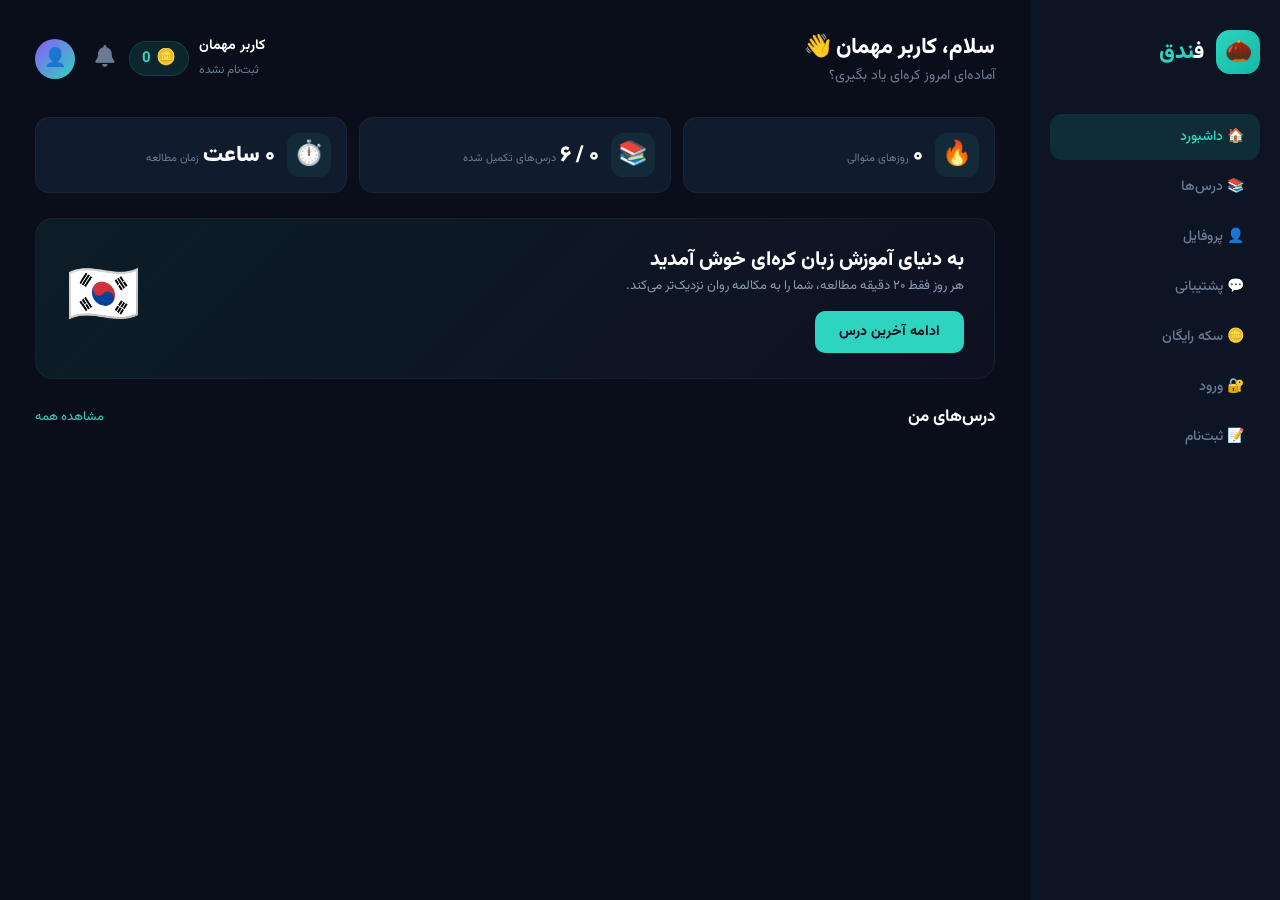
==== commit 4207a49e: "Add files via upload" ====
--- a/index.html
+++ b/index.html
@@ -9,44 +9,27 @@
 </head>
 <body>
 
-    <button class="hamburger-btn" id="hamburgerBtn">
+    <button class="hamburger-btn" id="hamburgerBtn" onclick="toggleMenu()">
         <i class="fas fa-bars"></i>
     </button>
 
-    <aside class="sidebar">
+    <div class="overlay" id="overlay" onclick="closeMenu()"></div>
+
+    <aside class="sidebar" id="sidebar">
         <div class="logo">
             <div class="logo-icon">🌰</div>
             <h2>ف<span>ندق</span></h2>
         </div>
         <nav class="menu">
-            <a href="index.html" class="menu-item active">
-                <span class="menu-icon">🏠</span>
-                <span>داشبورد</span>
-            </a>
-            <a href="lessons.html" class="menu-item">
-                <span class="menu-icon">📚</span>
-                <span>درس‌ها</span>
-            </a>
-            <a href="profile.html" class="menu-item">
-                <span class="menu-icon">👤</span>
-                <span>پروفایل</span>
-            </a>
-            <a href="support.html" class="menu-item">
-                <span class="menu-icon">💬</span>
-                <span>پشتیبانی</span>
-            </a>
-            <a href="earn-coins.html" class="menu-item">
-                <span class="menu-icon">🪙</span>
-                <span>سکه رایگان</span>
-            </a>
-            <a href="login.html" class="menu-item">
-                <span class="menu-icon">🔐</span>
-                <span>ورود</span>
-            </a>
-            <a href="admin.html" class="menu-item" id="adminMenuItem" style="display:none;">
-                <span class="menu-icon">⚙️</span>
-                <span>پنل مدیریت</span>
-            </a>
+            <a href="index.html" class="menu-item active">🏠 داشبورد</a>
+            <a href="lessons.html" class="menu-item">📚 درس‌ها</a>
+            <a href="profile.html" class="menu-item">👤 پروفایل</a>
+            <a href="support.html" class="menu-item">💬 پشتیبانی</a>
+            <a href="earn-coins.html" class="menu-item">🪙 سکه رایگان</a>
+            <a href="login.html" class="menu-item" id="loginMenuItem">🔐 ورود</a>
+            <a href="register.html" class="menu-item" id="registerMenuItem">📝 ثبت‌نام</a>
+            <a href="#" class="menu-item" id="logoutMenuItem" style="display:none;" onclick="logoutUser()">🚪 خروج</a>
+            <a href="admin.html" class="menu-item" id="adminMenuItem" style="display:none;">⚙️ پنل مدیریت</a>
         </nav>
     </aside>
 
@@ -62,35 +45,50 @@
                     <strong id="headerUsername">کاربر مهمان</strong>
                     <span id="headerUserStatus">ثبت‌نام نشده</span>
                 </div>
-                <!-- ===== نمایش سکه ===== -->
-                <div class="coin-display" id="coinDisplay">
+                <div class="coin-display">
                     <span class="coin-icon">🪙</span>
                     <span class="coin-count" id="headerCoinCount">0</span>
                 </div>
+                <!-- ===== دکمه اعلان ===== -->
+                <div class="notification-bell" id="notificationBell" onclick="toggleNotificationPanel()">
+                    <i class="fas fa-bell"></i>
+                    <span class="notification-badge" id="notificationBadge" style="display:none;">0</span>
+                </div>
                 <div class="avatar" id="headerAvatar">👤</div>
             </div>
         </header>
+
+        <!-- ===== پنل اعلان‌ها ===== -->
+        <div class="notification-panel" id="notificationPanel" style="display:none;">
+            <div class="notification-panel-header">
+                <h4>🔔 اعلان‌ها</h4>
+                <button onclick="closeNotificationPanel()" style="background:transparent;border:none;color:#7f8da5;font-size:20px;cursor:pointer;">✕</button>
+            </div>
+            <div id="notificationList">
+                <p style="color:#7f8da5;text-align:center;padding:20px;">هیچ اعلانی وجود ندارد.</p>
+            </div>
+        </div>
 
         <section class="stats-top">
             <div class="stat-top-card">
-                <span class="stat-top-icon">🔥</span>
-                <div class="stat-top-info">
-                    <strong id="statStreak">۰</strong>
-                    <span>روزهای متوالی</span>
+                <span class="stat-icon">🔥</span>
+                <div class="stat-info">
+                    <span class="number" id="statStreak">۰</span>
+                    <span class="label">روزهای متوالی</span>
                 </div>
             </div>
             <div class="stat-top-card">
-                <span class="stat-top-icon">📚</span>
-                <div class="stat-top-info">
-                    <strong id="statLessons">۰ / ۶</strong>
-                    <span>درس‌های تکمیل شده</span>
+                <span class="stat-icon">📚</span>
+                <div class="stat-info">
+                    <span class="number" id="statLessons">۰ / ۶</span>
+                    <span class="label">درس‌های تکمیل شده</span>
                 </div>
             </div>
             <div class="stat-top-card">
-                <span class="stat-top-icon">⏱️</span>
-                <div class="stat-top-info">
-                    <strong id="statHours">۰ ساعت</strong>
-                    <span>زمان مطالعه</span>
+                <span class="stat-icon">⏱️</span>
+                <div class="stat-info">
+                    <span class="number" id="statHours">۰ ساعت</span>
+                    <span class="label">زمان مطالعه</span>
                 </div>
             </div>
         </section>
@@ -106,7 +104,7 @@
 
         <div class="section-title">
             <h2>درس‌های من</h2>
-            <a href="lessons.html">مشاهده همه درس‌ها</a>
+            <a href="lessons.html">مشاهده همه</a>
         </div>
 
         <section class="lessons" id="lessonsContainer"></section>
@@ -114,6 +112,95 @@
     </main>
 
     <script src="script.js"></script>
+    <script>
+        // ===== منوی کشویی =====
+        function toggleMenu() {
+            document.getElementById('sidebar').classList.toggle('open');
+            document.getElementById('overlay').classList.toggle('show');
+        }
+
+        function closeMenu() {
+            document.getElementById('sidebar').classList.remove('open');
+            document.getElementById('overlay').classList.remove('show');
+        }
+
+        // بستن منو با کلیک روی لینک‌ها
+        document.querySelectorAll('.menu-item').forEach(function(item) {
+            item.addEventListener('click', function() {
+                if (window.innerWidth <= 768) {
+                    closeMenu();
+                }
+            });
+        });
+
+        // ===== اعلان‌ها =====
+        function toggleNotificationPanel() {
+            var panel = document.getElementById('notificationPanel');
+            if (panel.style.display === 'block') {
+                panel.style.display = 'none';
+            } else {
+                panel.style.display = 'block';
+                loadNotifications();
+            }
+        }
+
+        function closeNotificationPanel() {
+            document.getElementById('notificationPanel').style.display = 'none';
+        }
+
+        function loadNotifications() {
+            var list = document.getElementById('notificationList');
+            var notifications = getData('notifications', []);
+            if (notifications.length === 0) {
+                list.innerHTML = '<p style="color:#7f8da5;text-align:center;padding:20px;">🔕 هیچ اعلانی وجود ندارد.</p>';
+                return;
+            }
+            var html = '';
+            for (var i = notifications.length - 1; i >= 0; i--) {
+                var n = notifications[i];
+                var color = n.type === 'success' ? '#4ade80' : n.type === 'warning' ? '#fbbf24' : '#60a5fa';
+                html += '<div class="notification-item-panel" style="border-right-color:' + color + ';">';
+                html += '<div class="notif-title-panel">' + n.title + '</div>';
+                html += '<div class="notif-text-panel">' + n.text + '</div>';
+                html += '<div class="notif-date-panel">' + n.date + ' - ' + n.time + '</div>';
+                html += '</div>';
+            }
+            list.innerHTML = html;
+            var badge = document.getElementById('notificationBadge');
+            if (badge) {
+                badge.style.display = 'none';
+                badge.textContent = '0';
+            }
+            setData('notificationsRead', true);
+        }
+
+        function updateNotificationBadge() {
+            var notifications = getData('notifications', []);
+            var read = getData('notificationsRead', false);
+            var badge = document.getElementById('notificationBadge');
+            if (!badge) return;
+            if (notifications.length > 0 && !read) {
+                badge.style.display = 'flex';
+                badge.textContent = notifications.length;
+            } else {
+                badge.style.display = 'none';
+            }
+        }
+
+        // بستن پنل اعلان با کلیک خارج
+        document.addEventListener('click', function(e) {
+            var panel = document.getElementById('notificationPanel');
+            var bell = document.getElementById('notificationBell');
+            if (panel && bell && !panel.contains(e.target) && !bell.contains(e.target)) {
+                panel.style.display = 'none';
+            }
+        });
+
+        // بارگذاری اولیه
+        document.addEventListener('DOMContentLoaded', function() {
+            updateNotificationBadge();
+        });
+    </script>
 
 </body>
 </html>
--- a/style.css
+++ b/style.css
@@ -11,7 +11,6 @@
     background: #0a0e1a;
     color: #ffffff;
     min-height: 100vh;
-    display: flex;
     overflow-x: hidden;
     direction: rtl;
 }
@@ -22,38 +21,50 @@
     position: fixed;
     top: 15px;
     right: 15px;
-    z-index: 999;
+    z-index: 9999;
     background: #141d2f;
     border: none;
-    color: #ffffff;
+    color: #fff;
     font-size: 24px;
     padding: 10px 14px;
     border-radius: 10px;
     cursor: pointer;
 }
 
+/* ===== سایه پشت منو ===== */
+.overlay {
+    display: none;
+    position: fixed;
+    top: 0;
+    left: 0;
+    right: 0;
+    bottom: 0;
+    background: rgba(0, 0, 0, 0.6);
+    z-index: 999;
+}
+.overlay.show { display: block; }
+
 /* ===== منوی کناری ===== */
 .sidebar {
-    width: 260px;
-    min-height: 100vh;
+    position: fixed;
+    top: 0;
+    right: -280px;
+    width: 280px;
+    height: 100%;
     background: #0d1424;
-    border-left: 1px solid rgba(255, 255, 255, 0.05);
+    z-index: 1000;
     padding: 30px 20px;
-    position: fixed;
-    right: 0;
-    top: 0;
-    z-index: 100;
     transition: 0.3s;
-}
+    overflow-y: auto;
+}
+.sidebar.open { right: 0; }
 
 .logo {
     display: flex;
     align-items: center;
     gap: 12px;
     margin-bottom: 40px;
-    padding-right: 5px;
-}
-
+}
 .logo-icon {
     width: 44px;
     height: 44px;
@@ -63,25 +74,11 @@
     align-items: center;
     justify-content: center;
     font-size: 22px;
-    box-shadow: 0 4px 20px rgba(45, 212, 191, 0.25);
-}
-
-.logo h2 {
-    font-size: 22px;
-    font-weight: 900;
-    letter-spacing: -0.5px;
-}
-
-.logo span {
-    color: #2dd4bf;
-}
-
-.menu {
-    display: flex;
-    flex-direction: column;
-    gap: 4px;
-}
-
+}
+.logo h2 { font-size: 22px; font-weight: 800; }
+.logo span { color: #2dd4bf; }
+
+.menu { display: flex; flex-direction: column; gap: 4px; }
 .menu-item {
     display: flex;
     align-items: center;
@@ -94,30 +91,14 @@
     font-weight: 500;
     transition: 0.3s;
 }
-
-.menu-item:hover {
-    background: rgba(45, 212, 191, 0.08);
-    color: #ffffff;
-}
-
-.menu-item.active {
-    background: rgba(45, 212, 191, 0.12);
-    color: #2dd4bf;
-}
-
-.menu-icon {
-    width: 22px;
-    text-align: center;
-    font-size: 16px;
-}
+.menu-item:hover { background: rgba(45,212,191,0.08); color: #fff; }
+.menu-item.active { background: rgba(45,212,191,0.12); color: #2dd4bf; }
+.menu-icon { width: 22px; text-align: center; }
 
 /* ===== محتوای اصلی ===== */
 .main {
-    width: calc(100% - 260px);
-    margin-right: 260px;
-    padding: 35px 45px;
-    min-height: 100vh;
-    background: #0a0e1a;
+    padding: 20px;
+    padding-top: 70px;
 }
 
 /* ===== هدر ===== */
@@ -125,909 +106,517 @@
     display: flex;
     justify-content: space-between;
     align-items: center;
-    margin-bottom: 35px;
     flex-wrap: wrap;
     gap: 15px;
-}
-
-.welcome h1 {
-    font-size: 26px;
-    font-weight: 800;
-    color: #ffffff;
-}
-
-.welcome p {
-    color: #6b7a93;
-    font-size: 14px;
-    margin-top: 4px;
-}
+    margin-bottom: 30px;
+}
+.welcome h1 { font-size: 22px; font-weight: 800; }
+.welcome p { color: #6b7a93; font-size: 14px; }
 
 .user {
     display: flex;
     align-items: center;
-    gap: 14px;
-}
-
-.user-info {
-    text-align: left;
-}
-
-.user-info strong {
-    display: block;
-    font-size: 14px;
-    font-weight: 700;
-    color: #ffffff;
-}
-
-.user-info span {
-    color: #6b7a93;
-    font-size: 12px;
-}
+    gap: 10px;
+}
+.user-info { text-align: left; }
+.user-info strong { display: block; font-size: 14px; }
+.user-info span { color: #6b7a93; font-size: 12px; }
 
 .avatar {
-    width: 44px;
-    height: 44px;
+    width: 40px;
+    height: 40px;
     border-radius: 50%;
     background: linear-gradient(135deg, #8b5cf6, #2dd4bf);
     display: flex;
     align-items: center;
     justify-content: center;
     font-size: 18px;
-    box-shadow: 0 4px 15px rgba(45, 212, 191, 0.2);
-}
-
-/* ===== کارت‌های آمار بالا (شبیه عکس) ===== */
+}
+
+/* ===== نمایش سکه ===== */
+.coin-display {
+    display: flex;
+    align-items: center;
+    gap: 5px;
+    background: rgba(45,212,191,0.12);
+    padding: 4px 12px;
+    border-radius: 20px;
+    border: 1px solid rgba(45,212,191,0.15);
+}
+.coin-display .coin-icon { font-size: 16px; }
+.coin-display .coin-count { font-size: 15px; font-weight: 700; color: #2dd4bf; }
+
+/* ===== کارت‌های آمار ===== */
 .stats-top {
     display: grid;
     grid-template-columns: repeat(3, 1fr);
-    gap: 16px;
-    margin-bottom: 30px;
-}
-
+    gap: 12px;
+    margin-bottom: 25px;
+}
 .stat-top-card {
     background: #111b2e;
-    border-radius: 16px;
-    padding: 18px 22px;
-    display: flex;
-    align-items: center;
-    gap: 16px;
-    border: 1px solid rgba(255, 255, 255, 0.04);
-}
-
+    border-radius: 14px;
+    padding: 15px;
+    display: flex;
+    align-items: center;
+    gap: 12px;
+    border: 1px solid rgba(255,255,255,0.04);
+}
 .stat-top-card .stat-icon {
-    font-size: 30px;
-    width: 52px;
-    height: 52px;
-    background: rgba(45, 212, 191, 0.08);
-    border-radius: 14px;
+    font-size: 24px;
+    width: 44px;
+    height: 44px;
+    background: rgba(45,212,191,0.08);
+    border-radius: 12px;
     display: flex;
     align-items: center;
     justify-content: center;
-    flex-shrink: 0;
-}
-
-.stat-top-card .stat-info {
-    display: flex;
-    flex-direction: column;
-}
-
-.stat-top-card .stat-info .number {
-    font-size: 26px;
-    font-weight: 900;
-    color: #ffffff;
-    letter-spacing: -0.5px;
-    line-height: 1.2;
-}
-
-.stat-top-card .stat-info .label {
-    font-size: 12px;
-    color: #6b7a93;
-    margin-top: 2px;
-}
-
-/* ===== کارت خوش‌آمدگویی (شبیه عکس) ===== */
+}
+.stat-top-card .stat-info .number { font-size: 22px; font-weight: 900; color: #fff; }
+.stat-top-card .stat-info .label { font-size: 11px; color: #6b7a93; }
+
+/* ===== کارت خوش‌آمدگویی ===== */
 .hero {
-    background: linear-gradient(135deg, rgba(45, 212, 191, 0.08), rgba(139, 92, 246, 0.05));
-    border: 1px solid rgba(255, 255, 255, 0.05);
-    border-radius: 20px;
-    padding: 35px 40px;
+    background: linear-gradient(135deg, rgba(45,212,191,0.08), rgba(139,92,246,0.04));
+    border: 1px solid rgba(255,255,255,0.04);
+    border-radius: 18px;
+    padding: 25px 30px;
     display: flex;
     align-items: center;
     justify-content: space-between;
-    margin-bottom: 35px;
-    position: relative;
-    overflow: hidden;
-}
-
-.hero::before {
-    content: '';
-    position: absolute;
-    top: -50%;
-    right: -20%;
-    width: 400px;
-    height: 400px;
-    background: radial-gradient(circle, rgba(45, 212, 191, 0.05), transparent 70%);
-    border-radius: 50%;
-}
-
-.hero-content {
-    max-width: 550px;
-    position: relative;
-    z-index: 1;
-}
-
-.hero-content h2 {
-    font-size: 24px;
-    font-weight: 800;
-    color: #ffffff;
-    margin-bottom: 10px;
-}
-
-.hero-content p {
-    color: #8a9bb5;
-    font-size: 14px;
-    line-height: 1.9;
-    margin-bottom: 22px;
-}
-
-.hero-image {
-    font-size: 80px;
-    padding-left: 30px;
-    position: relative;
-    z-index: 1;
-    opacity: 0.9;
-}
+    margin-bottom: 25px;
+}
+.hero-content h2 { font-size: 20px; font-weight: 800; }
+.hero-content p { color: #8a9bb5; font-size: 13px; margin-bottom: 15px; }
+.hero-image { font-size: 60px; }
 
 /* ===== دکمه اصلی ===== */
 .primary-btn {
     border: none;
     background: #2dd4bf;
     color: #0a0e1a;
-    padding: 12px 28px;
-    border-radius: 12px;
+    padding: 10px 24px;
+    border-radius: 10px;
     font-family: 'Vazirmatn', sans-serif;
     font-weight: 700;
     font-size: 14px;
     cursor: pointer;
     transition: 0.3s;
 }
-
 .primary-btn:hover {
     transform: translateY(-2px);
-    box-shadow: 0 8px 30px rgba(45, 212, 191, 0.3);
-}
-
+    box-shadow: 0 8px 30px rgba(45,212,191,0.3);
+}
 .primary-btn.secondary {
     background: transparent;
     color: #2dd4bf;
-    border: 1px solid rgba(45, 212, 191, 0.25);
-}
-
-.primary-btn.secondary:hover {
-    background: rgba(45, 212, 191, 0.08);
-    box-shadow: none;
-}
-
-/* ===== عنوان بخش (شبیه عکس) ===== */
+    border: 1px solid rgba(45,212,191,0.25);
+}
+
+/* ===== عنوان بخش ===== */
 .section-title {
     display: flex;
-    align-items: center;
     justify-content: space-between;
-    margin-bottom: 18px;
-}
-
-.section-title h2 {
-    font-size: 18px;
-    font-weight: 700;
-    color: #ffffff;
-}
-
-.section-title a {
-    color: #2dd4bf;
-    font-size: 13px;
-    text-decoration: none;
-    font-weight: 500;
-}
-
-.section-title a:hover {
-    text-decoration: underline;
-}
-
-/* ===== کارت‌های درس (شبیه عکس) ===== */
+    align-items: center;
+    margin-bottom: 15px;
+}
+.section-title h2 { font-size: 17px; font-weight: 700; }
+.section-title a { color: #2dd4bf; font-size: 13px; text-decoration: none; }
+.section-title a:hover { text-decoration: underline; }
+
+/* ===== کارت‌های درس ===== */
 .lessons {
     display: grid;
-    grid-template-columns: repeat(3, 1fr);
-    gap: 18px;
-}
-
+    grid-template-columns: 1fr;
+    gap: 12px;
+}
 .lesson-card {
     background: #111b2e;
-    border: 1px solid rgba(255, 255, 255, 0.04);
-    border-radius: 18px;
-    padding: 24px;
+    border-radius: 14px;
+    padding: 16px 20px;
+    border: 1px solid rgba(255,255,255,0.04);
+    display: flex;
+    align-items: center;
+    justify-content: space-between;
     transition: 0.3s;
 }
-
 .lesson-card:hover {
-    transform: translateY(-4px);
-    border-color: rgba(45, 212, 191, 0.15);
-    box-shadow: 0 8px 30px rgba(0, 0, 0, 0.3);
-}
-
+    border-color: rgba(45,212,191,0.15);
+}
+.lesson-card .lesson-left {
+    display: flex;
+    align-items: center;
+    gap: 14px;
+}
 .lesson-card .lesson-icon {
-    width: 50px;
-    height: 50px;
-    border-radius: 14px;
+    width: 40px;
+    height: 40px;
+    border-radius: 10px;
     display: flex;
     align-items: center;
     justify-content: center;
-    font-size: 24px;
-    margin-bottom: 16px;
-    background: rgba(45, 212, 191, 0.08);
-}
-
-.lesson-card h3 {
-    font-size: 15px;
+    font-size: 20px;
+    background: rgba(45,212,191,0.08);
+    flex-shrink: 0;
+}
+.lesson-card .lesson-info h3 {
+    font-size: 14px;
     font-weight: 700;
-    color: #ffffff;
-    margin-bottom: 4px;
-}
-
-.lesson-card .lesson-desc {
-    color: #6b7a93;
-    font-size: 12px;
-    margin-bottom: 16px;
-    line-height: 1.6;
-}
-
-.lesson-card .lesson-category {
-    font-size: 11px !important;
-    color: #2dd4bf !important;
-    margin-bottom: 14px !important;
-    font-weight: 500;
-    opacity: 0.8;
-}
-
-.lesson-card .progress {
-    height: 6px;
+}
+.lesson-card .lesson-info .lesson-category {
+    font-size: 11px;
+    color: #6b7a93;
+}
+.lesson-card .lesson-right {
+    display: flex;
+    align-items: center;
+    gap: 12px;
+}
+.lesson-card .lesson-progress {
+    text-align: left;
+}
+.lesson-card .lesson-progress .progress-bar {
+    width: 80px;
+    height: 4px;
     background: #1a2740;
     border-radius: 10px;
     overflow: hidden;
-    margin-bottom: 8px;
-}
-
-.lesson-card .progress .progress-bar {
+}
+.lesson-card .lesson-progress .progress-bar .fill {
     height: 100%;
     background: linear-gradient(90deg, #2dd4bf, #14b8a6);
     border-radius: 10px;
-    transition: width 0.5s ease;
-}
-
-.lesson-card .progress-info {
+}
+.lesson-card .lesson-progress .percent {
+    font-size: 12px;
+    color: #6b7a93;
+    display: block;
+    margin-top: 2px;
+}
+.lesson-card .lesson-btn-small {
+    padding: 4px 14px;
+    border: none;
+    border-radius: 6px;
+    background: rgba(45,212,191,0.1);
+    color: #2dd4bf;
+    font-family: 'Vazirmatn', sans-serif;
+    font-size: 12px;
+    font-weight: 600;
+    cursor: pointer;
+    transition: 0.3s;
+}
+.lesson-card .lesson-btn-small:hover {
+    background: rgba(45,212,191,0.2);
+}
+.lesson-card .lesson-btn-small.unlock {
+    background: #fbbf24;
+    color: #0a0e1a;
+}
+.lesson-card .lesson-btn-small.unlock:hover {
+    background: #f59e0b;
+}
+.lesson-card .lock-icon {
+    font-size: 18px;
+    color: #6b7a93;
+}
+
+/* ===== فوتر ===== */
+.footer {
+    text-align: center;
+    padding: 20px 0 10px 0;
+    color: #6b7a93;
+    font-size: 12px;
+    border-top: 1px solid rgba(255,255,255,0.04);
+    margin-top: 30px;
+}
+
+/* ===== بقیه استایل‌ها ===== */
+.auth-card {
+    max-width: 400px;
+    margin: 0 auto;
+    background: #111b2e;
+    padding: 25px;
+    border-radius: 16px;
+}
+.auth-card h3 { color: #2dd4bf; margin-bottom: 15px; }
+
+.form-group { margin-bottom: 12px; }
+.form-group label { display: block; color: #6b7a93; font-size: 13px; margin-bottom: 4px; }
+.form-group input {
+    width: 100%;
+    padding: 10px;
+    border-radius: 8px;
+    border: 1px solid rgba(255,255,255,0.1);
+    background: #07152b;
+    color: #fff;
+    font-family: 'Vazirmatn', sans-serif;
+}
+.form-group input:focus { border-color: #2dd4bf; outline: none; }
+
+.msg { margin-top: 12px; text-align: center; font-size: 14px; padding: 10px; border-radius: 8px; display: none; }
+.msg.success { display: block; background: rgba(74,222,128,0.15); color: #4ade80; }
+.msg.error { display: block; background: rgba(239,68,68,0.15); color: #ef4444; }
+
+.profile-card {
+    background: #111b2e;
+    border-radius: 16px;
+    padding: 25px;
+    margin-bottom: 25px;
+}
+.profile-avatar {
+    text-align: center;
+    padding-bottom: 20px;
+    border-bottom: 1px solid rgba(255,255,255,0.05);
+    margin-bottom: 20px;
+}
+.profile-avatar-icon {
+    width: 70px;
+    height: 70px;
+    border-radius: 50%;
+    background: linear-gradient(135deg, #8b5cf6, #2dd4bf);
+    display: flex;
+    align-items: center;
+    justify-content: center;
+    font-size: 30px;
+    margin: 0 auto 12px auto;
+}
+.profile-avatar h2 { font-size: 18px; font-weight: 700; }
+
+.profile-info {
+    display: grid;
+    grid-template-columns: repeat(2, 1fr);
+    gap: 12px;
+}
+.info-item {
+    background: rgba(255,255,255,0.02);
+    border-radius: 10px;
+    padding: 12px;
     display: flex;
     justify-content: space-between;
-    color: #6b7a93;
-    font-size: 11px;
-}
-
-.lesson-card .lesson-btn {
-    width: 100%;
-    margin-top: 10px;
-    font-size: 13px !important;
-    background: rgba(45, 212, 191, 0.1);
-    color: #2dd4bf;
-    border: 1px solid rgba(45, 212, 191, 0.15);
-}
-
-.lesson-card .lesson-btn:hover {
-    background: #2dd4bf;
-    color: #0a0e1a;
-    box-shadow: 0 4px 20px rgba(45, 212, 191, 0.2);
-}
-
-/* ===== بقیه استایل‌ها ===== */
-.filter-bar {
-    display: flex;
+    align-items: center;
+}
+.info-label { color: #6b7a93; font-size: 12px; }
+.info-value { font-size: 16px; font-weight: 700; color: #2dd4bf; }
+
+.profile-settings {
+    background: #111b2e;
+    border-radius: 16px;
+    padding: 25px;
+}
+.setting-item {
+    padding-bottom: 15px;
+    margin-bottom: 15px;
+    border-bottom: 1px solid rgba(255,255,255,0.05);
+}
+.setting-item label { display: block; color: #6b7a93; font-size: 13px; margin-bottom: 6px; }
+
+.admin-tabs {
+    display: flex;
+    gap: 10px;
     flex-wrap: wrap;
-    gap: 15px;
-    margin-bottom: 25px;
-    background: #111b2e;
-    padding: 15px 20px;
-    border-radius: 16px;
-    border: 1px solid rgba(255, 255, 255, 0.04);
-}
-
-.search-box {
-    flex: 1;
-    min-width: 200px;
-}
-
-.search-box input {
-    width: 100%;
-    padding: 10px 16px;
-    border-radius: 10px;
-    border: 1px solid rgba(255, 255, 255, 0.08);
-    background: #0a0e1a;
-    color: #ffffff;
-    font-family: 'Vazirmatn', sans-serif;
-    font-size: 14px;
-    outline: none;
-}
-
-.search-box input:focus {
-    border-color: #2dd4bf;
-}
-
-.search-box input::placeholder {
-    color: #4a5a72;
-}
-
-.filter-buttons {
-    display: flex;
-    gap: 8px;
-    flex-wrap: wrap;
-}
-
-.filter-btn {
+    margin-bottom: 20px;
+}
+.admin-tab {
     padding: 8px 16px;
     border-radius: 8px;
-    border: 1px solid rgba(255, 255, 255, 0.06);
+    border: none;
     background: transparent;
     color: #6b7a93;
     font-family: 'Vazirmatn', sans-serif;
     font-size: 13px;
     cursor: pointer;
-    transition: 0.3s;
-}
-
-.filter-btn:hover {
-    background: rgba(45, 212, 191, 0.06);
-    color: #ffffff;
-}
-
-.filter-btn.active {
-    background: rgba(45, 212, 191, 0.12);
-    color: #2dd4bf;
-    border-color: rgba(45, 212, 191, 0.15);
-}
-
-.stats-bottom {
-    margin-top: 30px;
+}
+.admin-tab.active { background: rgba(45,212,191,0.12); color: #2dd4bf; }
+.admin-panel {
     background: #111b2e;
     border-radius: 16px;
-    padding: 20px 25px;
-    border: 1px solid rgba(255, 255, 255, 0.04);
-}
-
-.stat-bottom-card {
-    display: flex;
-    align-items: center;
-    gap: 15px;
+    padding: 20px;
+}
+.admin-panel h3 { color: #2dd4bf; margin-bottom: 15px; }
+
+.admin-lesson-item {
+    display: flex;
+    justify-content: space-between;
+    align-items: center;
+    padding: 10px 12px;
+    background: rgba(255,255,255,0.02);
+    border-radius: 8px;
+    margin-bottom: 6px;
     flex-wrap: wrap;
 }
-
-.stat-bottom-card span {
-    color: #6b7a93;
-    font-size: 14px;
-}
-
-.stat-bottom-card .progress {
-    flex: 1;
-    min-width: 100px;
-    height: 8px;
-    background: #1a2740;
-}
-
-.stat-bottom-card .progress-bar {
-    height: 100%;
-    background: linear-gradient(90deg, #2dd4bf, #14b8a6);
-    border-radius: 10px;
-}
-
-#overallProgressText {
-    color: #2dd4bf;
-    font-weight: 700;
-}
-
-.lesson-content {
-    max-width: 800px;
-}
-
-.content-card {
-    background: #111b2e;
-    border: 1px solid rgba(255, 255, 255, 0.04);
-    border-radius: 18px;
-    padding: 30px;
-}
-
-.lesson-text {
-    background: rgba(255, 255, 255, 0.02);
-    padding: 20px;
-    border-radius: 12px;
-    border-right: 3px solid #2dd4bf;
-    line-height: 2;
-    color: #c8d0dc;
-}
-
-.profile-card {
-    background: #111b2e;
-    border-radius: 18px;
-    padding: 30px;
-    margin-bottom: 25px;
-    border: 1px solid rgba(255, 255, 255, 0.04);
-}
-
-.profile-avatar {
-    text-align: center;
-    padding-bottom: 20px;
-    border-bottom: 1px solid rgba(255, 255, 255, 0.05);
-    margin-bottom: 20px;
-}
-
-.profile-avatar-icon {
-    width: 80px;
-    height: 80px;
-    border-radius: 50%;
-    background: linear-gradient(135deg, #8b5cf6, #2dd4bf);
-    display: flex;
-    align-items: center;
-    justify-content: center;
-    font-size: 35px;
-    margin: 0 auto 15px auto;
-    box-shadow: 0 4px 20px rgba(45, 212, 191, 0.2);
-}
-
-.profile-avatar h2 {
-    font-size: 20px;
-    font-weight: 700;
-}
-
-.profile-info {
-    display: grid;
-    grid-template-columns: repeat(2, 1fr);
-    gap: 15px;
-}
-
-.info-item {
-    background: rgba(255, 255, 255, 0.02);
-    border-radius: 12px;
-    padding: 15px;
-    display: flex;
-    justify-content: space-between;
-    align-items: center;
-}
-
-.info-label {
-    color: #6b7a93;
-    font-size: 13px;
-}
-
-.info-value {
-    font-size: 18px;
-    font-weight: 700;
-    color: #2dd4bf;
-}
-
-.profile-settings {
-    background: #111b2e;
-    border-radius: 18px;
-    padding: 30px;
-    border: 1px solid rgba(255, 255, 255, 0.04);
-}
-
-.setting-item {
-    padding-bottom: 18px;
-    margin-bottom: 18px;
-    border-bottom: 1px solid rgba(255, 255, 255, 0.05);
-}
-
-.setting-item label {
-    display: block;
-    color: #6b7a93;
-    font-size: 13px;
-    margin-bottom: 8px;
-}
-
-.support-card {
-    display: grid;
-    grid-template-columns: 1fr 2fr;
-    gap: 25px;
-}
-
-.support-info {
-    background: #111b2e;
-    border: 1px solid rgba(255, 255, 255, 0.04);
-    border-radius: 18px;
-    padding: 25px;
-    display: flex;
-    flex-direction: column;
-    gap: 20px;
-}
-
-.support-item {
-    display: flex;
-    align-items: center;
-    gap: 15px;
-    padding: 15px;
-    background: rgba(255, 255, 255, 0.02);
-    border-radius: 12px;
-}
-
-.support-icon {
-    font-size: 28px;
-    flex-shrink: 0;
-}
-
-.support-item strong {
-    display: block;
-    font-size: 14px;
-    color: #ffffff;
-}
-
-.support-item p {
-    color: #6b7a93;
-    font-size: 13px;
-    margin-top: 4px;
-}
-
-.support-form {
-    background: #111b2e;
-    border: 1px solid rgba(255, 255, 255, 0.04);
-    border-radius: 18px;
-    padding: 30px;
-}
-
-.support-form h3 {
-    font-size: 18px;
-    font-weight: 700;
-    margin-bottom: 20px;
-    color: #ffffff;
-}
-
-.form-group {
-    margin-bottom: 18px;
-}
-
-.form-group label {
-    display: block;
-    color: #6b7a93;
-    font-size: 13px;
-    margin-bottom: 6px;
-}
-
-.form-group input,
-.form-group select,
-.form-group textarea {
-    width: 100%;
-    padding: 12px 16px;
-    border-radius: 10px;
-    border: 1px solid rgba(255, 255, 255, 0.06);
-    background: #0a0e1a;
-    color: #ffffff;
-    font-family: 'Vazirmatn', sans-serif;
-    font-size: 14px;
-    outline: none;
-    transition: 0.3s;
-}
-
-.form-group input:focus,
-.form-group select:focus,
-.form-group textarea:focus {
-    border-color: #2dd4bf;
-}
-
-.form-group select option {
-    background: #0a0e1a;
-    color: #ffffff;
-}
-
-.form-group textarea {
-    resize: vertical;
-    min-height: 100px;
-}
-
-.auth-card {
-    max-width: 500px;
-    margin: 0 auto;
-    background: #111b2e;
-    border: 1px solid rgba(255, 255, 255, 0.04);
-    border-radius: 18px;
-    padding: 30px;
-}
-
-.auth-card h3 {
-    font-size: 18px;
-    font-weight: 700;
-    margin-bottom: 20px;
-    color: #2dd4bf;
-}
-
-.auth-card .form-group {
-    margin-bottom: 18px;
-}
-
-.auth-card .form-group label {
-    display: block;
-    color: #6b7a93;
-    font-size: 13px;
-    margin-bottom: 6px;
-}
-
-.auth-card .form-group input {
-    width: 100%;
-    padding: 12px 16px;
-    border-radius: 10px;
-    border: 1px solid rgba(255, 255, 255, 0.06);
-    background: #0a0e1a;
-    color: #ffffff;
-    font-family: 'Vazirmatn', sans-serif;
-    font-size: 14px;
-    outline: none;
-    transition: 0.3s;
-}
-
-.auth-card .form-group input:focus {
-    border-color: #2dd4bf;
-}
-
-.auth-card .form-group input[type="radio"] {
-    width: auto;
-    margin-left: 5px;
-}
-
-.auth-card small {
-    display: block;
-    margin-top: 4px;
-}
-
-.coin-box {
-    background: #111b2e;
-    border: 1px solid rgba(255, 255, 255, 0.04);
-    border-radius: 18px;
-    padding: 25px;
-}
-
-.coin-box h3 {
-    font-size: 18px;
-    font-weight: 700;
-    color: #ffffff;
-}
-
-.admin-tabs {
-    display: flex;
+.admin-lesson-item .lesson-info {
+    display: flex;
+    align-items: center;
     gap: 10px;
-    margin-bottom: 25px;
     flex-wrap: wrap;
-    background: #111b2e;
-    padding: 15px;
-    border-radius: 16px;
-    border: 1px solid rgba(255, 255, 255, 0.04);
-}
-
-.admin-tab {
-    padding: 10px 20px;
-    border-radius: 10px;
-    border: 1px solid rgba(255, 255, 255, 0.06);
-    background: transparent;
-    color: #6b7a93;
-    font-family: 'Vazirmatn', sans-serif;
-    font-size: 14px;
-    cursor: pointer;
-    transition: 0.3s;
-}
-
-.admin-tab:hover {
-    background: rgba(45, 212, 191, 0.06);
-    color: #ffffff;
-}
-
-.admin-tab.active {
-    background: rgba(45, 212, 191, 0.12);
-    color: #2dd4bf;
-    border-color: rgba(45, 212, 191, 0.15);
-}
-
-.admin-panel {
-    background: #111b2e;
-    border: 1px solid rgba(255, 255, 255, 0.04);
-    border-radius: 18px;
-    padding: 25px;
-}
-
-.admin-panel h3 {
-    margin-bottom: 20px;
-    color: #2dd4bf;
-    font-weight: 700;
-}
-
-.admin-lesson-item {
-    display: flex;
-    justify-content: space-between;
-    align-items: center;
-    padding: 12px 16px;
-    background: rgba(255, 255, 255, 0.02);
-    border-radius: 10px;
-    margin-bottom: 8px;
-    flex-wrap: wrap;
-    gap: 10px;
-}
-
-.admin-lesson-item .lesson-info {
-    display: flex;
-    align-items: center;
-    gap: 12px;
-    flex-wrap: wrap;
-}
-
+}
 .admin-lesson-item .lesson-info .level-badge {
     font-size: 11px;
     padding: 2px 10px;
     border-radius: 20px;
-    background: rgba(45, 212, 191, 0.12);
+    background: rgba(45,212,191,0.12);
     color: #2dd4bf;
 }
-
-.admin-lesson-item .lesson-actions {
-    display: flex;
-    gap: 8px;
-}
-
 .admin-lesson-item .lesson-actions button {
-    padding: 6px 14px;
+    padding: 4px 12px;
     border: none;
-    border-radius: 8px;
+    border-radius: 6px;
     font-family: 'Vazirmatn', sans-serif;
     font-size: 12px;
     cursor: pointer;
-    transition: 0.3s;
-}
-
-.btn-edit {
-    background: rgba(59, 130, 246, 0.15);
-    color: #3b82f6;
-}
-
-.btn-edit:hover {
-    background: rgba(59, 130, 246, 0.25);
-}
-
-.btn-delete {
-    background: rgba(239, 68, 68, 0.15);
-    color: #ef4444;
-}
-
-.btn-delete:hover {
-    background: rgba(239, 68, 68, 0.25);
-}
-
-.user-item {
-    display: flex;
-    justify-content: space-between;
-    align-items: center;
-    padding: 12px 16px;
-    background: rgba(255, 255, 255, 0.02);
-    border-radius: 10px;
-    margin-bottom: 8px;
+}
+.btn-edit { background: rgba(59,130,246,0.15); color: #3b82f6; }
+.btn-delete { background: rgba(239,68,68,0.15); color: #ef4444; }
+
+.price-setting {
+    display: flex;
+    align-items: center;
+    gap: 12px;
+    padding: 8px 0;
+    border-bottom: 1px solid rgba(255,255,255,0.05);
     flex-wrap: wrap;
-    gap: 10px;
-}
-
-.user-item .user-info {
-    display: flex;
-    align-items: center;
-    gap: 12px;
+}
+.price-setting label { color: #6b7a93; font-size: 13px; }
+.price-setting input[type="number"] {
+    width: 70px;
+    padding: 4px 8px;
+    border-radius: 6px;
+    border: 1px solid rgba(255,255,255,0.1);
+    background: #07152b;
+    color: #fff;
+}
+.price-setting .lesson-title { font-size: 14px; font-weight: 600; min-width: 80px; }
+
+.coin-box {
+    background: #111b2e;
+    border-radius: 16px;
+    padding: 20px;
+    border: 1px solid rgba(255,255,255,0.04);
+    margin-bottom: 20px;
+}
+.coin-box h3 { font-size: 17px; font-weight: 700; }
+
+.support-form {
+    background: #111b2e;
+    border-radius: 16px;
+    padding: 20px;
+}
+.support-form h3 { font-size: 17px; font-weight: 700; margin-bottom: 15px; }
+
+.filter-bar {
+    display: flex;
+    gap: 12px;
+    margin-bottom: 20px;
     flex-wrap: wrap;
 }
-
-.user-item .user-info .user-detail {
-    color: #6b7a93;
-    font-size: 12px;
-}
-
-.user-item .user-stats {
-    display: flex;
-    gap: 15px;
-    font-size: 12px;
-    color: #6b7a93;
-}
-
-.user-item .user-stats span {
-    color: #2dd4bf;
-    font-weight: 700;
+.filter-bar .search-box { flex: 1; min-width: 150px; }
+.filter-bar .search-box input {
+    width: 100%;
+    padding: 8px 12px;
+    border-radius: 8px;
+    border: 1px solid rgba(255,255,255,0.1);
+    background: #07152b;
+    color: #fff;
+    font-family: 'Vazirmatn', sans-serif;
+}
+
+.stats-bottom {
+    background: #111b2e;
+    border-radius: 14px;
+    padding: 15px 20px;
+    margin-top: 20px;
+}
+.stat-bottom-card {
+    display: flex;
+    align-items: center;
+    gap: 12px;
+    flex-wrap: wrap;
+}
+.stat-bottom-card span { color: #6b7a93; font-size: 13px; }
+.stat-bottom-card .progress { flex: 1; min-width: 80px; height: 6px; background: #1a2740; border-radius: 10px; }
+.stat-bottom-card .progress-bar { height: 100%; background: linear-gradient(90deg, #2dd4bf, #14b8a6); border-radius: 10px; }
+
+.lesson-content { max-width: 800px; }
+.content-card {
+    background: #111b2e;
+    border-radius: 16px;
+    padding: 20px;
+    margin-bottom: 20px;
+}
+.lesson-text {
+    background: rgba(255,255,255,0.02);
+    padding: 15px;
+    border-radius: 10px;
+    border-right: 3px solid #2dd4bf;
+    line-height: 2;
+    color: #c8d0dc;
+    white-space: pre-wrap;
+    word-wrap: break-word;
 }
 
 .message-item {
-    padding: 15px;
-    background: rgba(255, 255, 255, 0.02);
+    padding: 12px 15px;
+    background: rgba(255,255,255,0.02);
     border-radius: 10px;
     margin-bottom: 10px;
 }
-
 .message-item .message-header {
     display: flex;
     justify-content: space-between;
     flex-wrap: wrap;
-    gap: 10px;
-    margin-bottom: 8px;
-}
-
-.message-item .message-header .sender {
-    font-weight: 700;
-    color: #2dd4bf;
-}
-
-.message-item .message-header .date {
-    color: #6b7a93;
-    font-size: 12px;
-}
-
-.message-item .message-subject {
-    color: #fbbf24;
-    font-size: 13px;
-    margin-bottom: 5px;
-}
-
-.message-item .message-text {
-    color: #c8d0dc;
-    font-size: 13px;
-    line-height: 1.6;
-}
-
-.message-item .message-actions {
-    margin-top: 10px;
-}
-
-.message-item .message-actions textarea {
-    width: 100%;
-    padding: 10px;
-    border-radius: 8px;
-    border: 1px solid rgba(255, 255, 255, 0.06);
-    background: #0a0e1a;
-    color: #ffffff;
-    font-family: 'Vazirmatn', sans-serif;
-    font-size: 13px;
-    resize: vertical;
-    min-height: 60px;
-    margin-top: 8px;
-}
-
-.message-item .message-actions .reply-btn {
-    padding: 6px 16px;
-    border: none;
-    border-radius: 8px;
-    background: #2dd4bf;
-    color: #0a0e1a;
-    font-family: 'Vazirmatn', sans-serif;
-    font-weight: 700;
-    cursor: pointer;
-    margin-top: 8px;
-}
-
-.notification-item {
-    padding: 12px 16px;
-    background: rgba(255, 255, 255, 0.02);
-    border-radius: 10px;
-    margin-bottom: 8px;
-    border-right: 3px solid #2dd4bf;
-}
-
-.notification-item .notif-title {
-    font-weight: 700;
-    font-size: 14px;
-    color: #ffffff;
-}
-
-.notification-item .notif-text {
-    color: #6b7a93;
-    font-size: 13px;
-    margin-top: 4px;
-}
-
-.notification-item .notif-date {
-    color: #6b7a93;
-    font-size: 11px;
-    margin-top: 4px;
-}
+}
+.message-item .sender { font-weight: 700; color: #2dd4bf; }
+.message-item .date { color: #6b7a93; font-size: 12px; }
+
+/* ===== ریسپانسیو ===== */
+@media (min-width: 769px) {
+    .hamburger-btn { display: none; }
+    .overlay { display: none !important; }
+    .sidebar {
+        right: 0;
+        width: 250px;
+        position: fixed;
+        top: 0;
+        height: 100%;
+        transform: none !important;
+    }
+    .main {
+        margin-right: 250px;
+        padding: 30px 35px;
+        padding-top: 30px;
+    }
+    .stats-top { grid-template-columns: repeat(3, 1fr); }
+}
+
+@media (max-width: 768px) {
+    .hamburger-btn { display: block; }
+    .main { padding: 15px; padding-top: 70px; }
+    .stats-top { grid-template-columns: 1fr; }
+    .user-info { display: none; }
+    .hero { flex-direction: column; text-align: center; }
+    .hero-image { font-size: 50px; }
+    .coin-display { margin-left: 0; }
+    .profile-info { grid-template-columns: 1fr; }
+    .admin-lesson-item { flex-direction: column; align-items: flex-start; }
+    .lesson-card { flex-direction: column; align-items: stretch; gap: 10px; }
+    .lesson-card .lesson-right { justify-content: space-between; }
+}
+
+@media (max-width: 550px) {
+    .main { padding: 12px; padding-top: 65px; }
+    .welcome h1 { font-size: 20px; }
+    .stat-top-card { padding: 12px; }
+    .stat-top-card .stat-icon { width: 36px; height: 36px; font-size: 20px; }
+    .stat-top-card .stat-info .number { font-size: 18px; }
+    .hero { padding: 18px; }
+    .hero-content h2 { font-size: 18px; }
+    .lesson-card { padding: 12px 16px; }
+    .lesson-card .lesson-icon { width: 34px; height: 34px; font-size: 17px; }
+    .lesson-card .lesson-progress .progress-bar { width: 60px; }
+}
+/* ============================================
+   دکمه و پنل اعلان‌ها
+   ============================================ */
 
 .notification-bell {
     position: relative;
@@ -1062,17 +651,16 @@
 
 .notification-panel {
     position: fixed;
-    top: 80px;
+    top: 70px;
     left: 20px;
     width: 380px;
     max-height: 450px;
     background: #111b2e;
-    border: 1px solid rgba(255, 255, 255, 0.08);
+    border: 1px solid rgba(255,255,255,0.08);
     border-radius: 16px;
-    box-shadow: 0 20px 60px rgba(0, 0, 0, 0.6);
+    box-shadow: 0 20px 60px rgba(0,0,0,0.6);
     z-index: 1000;
     overflow: hidden;
-    animation: slideDownNotif 0.3s ease;
 }
 
 .notification-panel-header {
@@ -1080,7 +668,7 @@
     justify-content: space-between;
     align-items: center;
     padding: 15px 20px;
-    border-bottom: 1px solid rgba(255, 255, 255, 0.05);
+    border-bottom: 1px solid rgba(255,255,255,0.05);
 }
 
 .notification-panel-header h4 {
@@ -1097,16 +685,10 @@
 
 .notification-item-panel {
     padding: 12px 15px;
-    background: rgba(255, 255, 255, 0.02);
+    background: rgba(255,255,255,0.02);
     border-radius: 10px;
     margin-bottom: 8px;
     border-right: 3px solid #2dd4bf;
-    cursor: pointer;
-    transition: 0.3s;
-}
-
-.notification-item-panel:hover {
-    background: rgba(255, 255, 255, 0.04);
 }
 
 .notification-item-panel .notif-title-panel {
@@ -1127,473 +709,14 @@
     margin-top: 4px;
 }
 
-.notification-item-panel .notif-type-success {
-    border-right-color: #4ade80;
-}
-
-.notification-item-panel .notif-type-warning {
-    border-right-color: #fbbf24;
-}
-
-.notification-item-panel .notif-type-info {
-    border-right-color: #60a5fa;
-}
-
-@keyframes slideDownNotif {
-    from {
-        opacity: 0;
-        transform: translateY(-20px) scale(0.95);
-    }
-    to {
-        opacity: 1;
-        transform: translateY(0) scale(1);
-    }
-}
-
-/* ============================================
-   ریسپانسیو
-   ============================================ */
-
-@media (max-width: 992px) {
-    .lessons {
-        grid-template-columns: repeat(2, 1fr);
-    }
-
-    .stats-top {
-        grid-template-columns: repeat(2, 1fr);
-    }
-
-    .support-card {
-        grid-template-columns: 1fr;
-    }
-}
-
-@media (max-width: 768px) {
-    .hamburger-btn {
-        display: block;
-    }
-
-    .sidebar {
-        transform: translateX(100%);
-        width: 280px;
-        height: 100vh;
-        border-left: none;
-        border-right: 1px solid rgba(255, 255, 255, 0.06);
-        position: fixed;
-        right: 0;
-        top: 0;
-        z-index: 100;
-        transition: 0.3s;
-    }
-
-    .sidebar.open {
-        transform: translateX(0);
-    }
-
-    .main {
-        width: 100%;
-        margin-right: 0;
-        padding: 20px;
-        padding-top: 70px;
-    }
-
-    .stats-top {
-        grid-template-columns: 1fr;
-        gap: 10px;
-    }
-
-    .stat-top-card {
-        padding: 14px 16px;
-    }
-
-    .stat-top-card .stat-info .number {
-        font-size: 20px;
-    }
-
-    .lessons {
-        grid-template-columns: 1fr;
-        gap: 15px;
-    }
-
-    .topbar {
-        flex-direction: column;
-        align-items: flex-start;
-        gap: 10px;
-    }
-
-    .user {
-        align-self: flex-start;
-    }
-
-    .hero {
-        flex-direction: column;
-        align-items: flex-start;
-        padding: 25px;
-        gap: 20px;
-    }
-
-    .hero-image {
-        display: none;
-    }
-
-    .hero-content h2 {
-        font-size: 20px;
-    }
-
-    .profile-info {
-        grid-template-columns: 1fr;
-        gap: 10px;
-    }
-
-    .profile-card {
-        padding: 20px;
-    }
-
-    .profile-settings {
-        padding: 20px;
-    }
-
-    .support-card {
-        grid-template-columns: 1fr;
-    }
-
-    .support-info {
-        flex-direction: row;
-        flex-wrap: wrap;
-        justify-content: center;
-        gap: 10px;
-    }
-
-    .support-item {
-        flex: 1;
-        min-width: 120px;
-        flex-direction: column;
-        text-align: center;
-        padding: 12px;
-    }
-
-    .support-form {
-        padding: 20px;
-    }
-
-    .filter-bar {
-        flex-direction: column;
-    }
-
-    .filter-buttons {
-        justify-content: center;
-        flex-wrap: wrap;
-    }
-
-    .filter-btn {
-        font-size: 12px;
-        padding: 6px 12px;
-    }
-
-    .search-box {
-        min-width: unset;
-    }
-
-    .coin-box {
-        padding: 18px;
-    }
-
-    .auth-card {
-        padding: 20px;
-    }
-
-    .admin-tabs {
-        flex-direction: column;
-    }
-
-    .admin-tab {
-        text-align: center;
-    }
-
-    .admin-lesson-item {
-        flex-direction: column;
-        align-items: flex-start;
-    }
-
-    .admin-lesson-item .lesson-actions {
-        width: 100%;
-        justify-content: flex-end;
-    }
-
-    .user-item {
-        flex-direction: column;
-        align-items: flex-start;
-    }
-
-    .user-item .user-stats {
-        flex-wrap: wrap;
-    }
-
+@media (max-width: 550px) {
     .notification-panel {
         width: calc(100% - 30px);
         left: 15px;
-        top: 70px;
+        top: 65px;
         max-height: 400px;
     }
-
     .notification-bell {
-        font-size: 20px;
-    }
-}
-
-@media (max-width: 550px) {
-    .sidebar {
-        width: 260px;
-    }
-
-    .main {
-        padding: 15px;
-        padding-top: 65px;
-    }
-
-    .welcome h1 {
-        font-size: 20px;
-    }
-
-    .welcome p {
-        font-size: 13px;
-    }
-
-    .user-info {
-        display: none;
-    }
-
-    .hero {
-        padding: 18px;
-    }
-
-    .hero-content h2 {
         font-size: 18px;
     }
-
-    .hero-content p {
-        font-size: 13px;
-    }
-
-    .stat-top-card {
-        padding: 12px 14px;
-    }
-
-    .stat-top-card .stat-icon {
-        width: 40px;
-        height: 40px;
-        font-size: 22px;
-    }
-
-    .stat-top-card .stat-info .number {
-        font-size: 18px;
-    }
-
-    .lesson-card {
-        padding: 18px;
-    }
-
-    .lesson-card .lesson-icon {
-        width: 42px;
-        height: 42px;
-        font-size: 20px;
-    }
-
-    .content-card {
-        padding: 18px;
-    }
-
-    .support-form {
-        padding: 15px;
-    }
-
-    .support-info {
-        flex-direction: column;
-        align-items: stretch;
-    }
-
-    .support-item {
-        flex-direction: row;
-        text-align: right;
-        padding: 12px 15px;
-    }
-
-    .profile-avatar-icon {
-        width: 65px;
-        height: 65px;
-        font-size: 28px;
-    }
-
-    .info-item {
-        padding: 12px;
-        font-size: 13px;
-    }
-
-    .info-value {
-        font-size: 16px;
-    }
-
-    .form-group input,
-    .form-group select,
-    .form-group textarea {
-        font-size: 13px;
-        padding: 10px 12px;
-    }
-
-    .primary-btn {
-        font-size: 13px;
-        padding: 10px 18px;
-    }
-
-    .coin-box {
-        padding: 15px;
-    }
-
-    .auth-card {
-        padding: 15px;
-    }
-
-    .admin-panel {
-        padding: 15px;
-    }
-}
-
-::-webkit-scrollbar {
-    width: 6px;
-}
-
-::-webkit-scrollbar-track {
-    background: #0a0e1a;
-}
-
-::-webkit-scrollbar-thumb {
-    background: #2dd4bf;
-    border-radius: 10px;
-}
-/* ============================================
-   نمایش سکه در هدر
-   ============================================ */
-
-.coin-display {
-    display: flex;
-    align-items: center;
-    gap: 6px;
-    background: rgba(45, 212, 191, 0.12);
-    padding: 6px 14px;
-    border-radius: 20px;
-    border: 1px solid rgba(45, 212, 191, 0.15);
-    margin-left: 5px;
-}
-
-.coin-display .coin-icon {
-    font-size: 18px;
-}
-
-.coin-display .coin-count {
-    font-size: 16px;
-    font-weight: 700;
-    color: #2dd4bf;
-}
-
-/* ===== کارت درس قفل‌شده ===== */
-.lesson-card.locked {
-    opacity: 0.7;
-    position: relative;
-}
-
-.lesson-card.locked .lock-overlay {
-    position: absolute;
-    top: 0;
-    left: 0;
-    right: 0;
-    bottom: 0;
-    background: rgba(0, 0, 0, 0.3);
-    border-radius: 18px;
-    display: flex;
-    align-items: center;
-    justify-content: center;
-    font-size: 40px;
-    backdrop-filter: blur(1px);
-    z-index: 2;
-    pointer-events: none;
-}
-
-.lesson-card .unlock-btn {
-    margin-top: 8px;
-    padding: 8px 14px;
-    border: none;
-    border-radius: 8px;
-    background: #fbbf24;
-    color: #0a0e1a;
-    font-family: 'Vazirmatn', sans-serif;
-    font-weight: 700;
-    font-size: 13px;
-    cursor: pointer;
-    transition: 0.3s;
-    width: 100%;
-}
-
-.lesson-card .unlock-btn:hover {
-    transform: scale(1.02);
-    background: #f59e0b;
-}
-
-.lesson-card .lesson-price {
-    color: #fbbf24;
-    font-size: 13px;
-    margin-top: 8px;
-    text-align: center;
-}
-
-/* ===== پنل ادمین - تنظیمات قیمت ===== */
-.price-setting {
-    display: flex;
-    align-items: center;
-    gap: 12px;
-    padding: 10px 0;
-    border-bottom: 1px solid rgba(255,255,255,0.05);
-    flex-wrap: wrap;
-}
-
-.price-setting label {
-    min-width: 120px;
-    color: #7f8da5;
-    font-size: 13px;
-}
-
-.price-setting input[type="number"] {
-    width: 80px;
-    padding: 6px 10px;
-    border-radius: 8px;
-    border: 1px solid rgba(255,255,255,0.1);
-    background: #07152b;
-    color: #fff;
-    font-family: 'Vazirmatn', sans-serif;
-    font-size: 13px;
-}
-
-.price-setting .toggle-free {
-    padding: 4px 12px;
-    border-radius: 6px;
-    border: none;
-    font-family: 'Vazirmatn', sans-serif;
-    font-size: 12px;
-    cursor: pointer;
-    transition: 0.3s;
-}
-
-.price-setting .toggle-free.free {
-    background: #4ade80;
-    color: #0a0e1a;
-}
-
-.price-setting .toggle-free.paid {
-    background: #fbbf24;
-    color: #0a0e1a;
-}
-
-.price-setting .lesson-title {
-    font-size: 14px;
-    font-weight: 600;
-    min-width: 100px;
 }
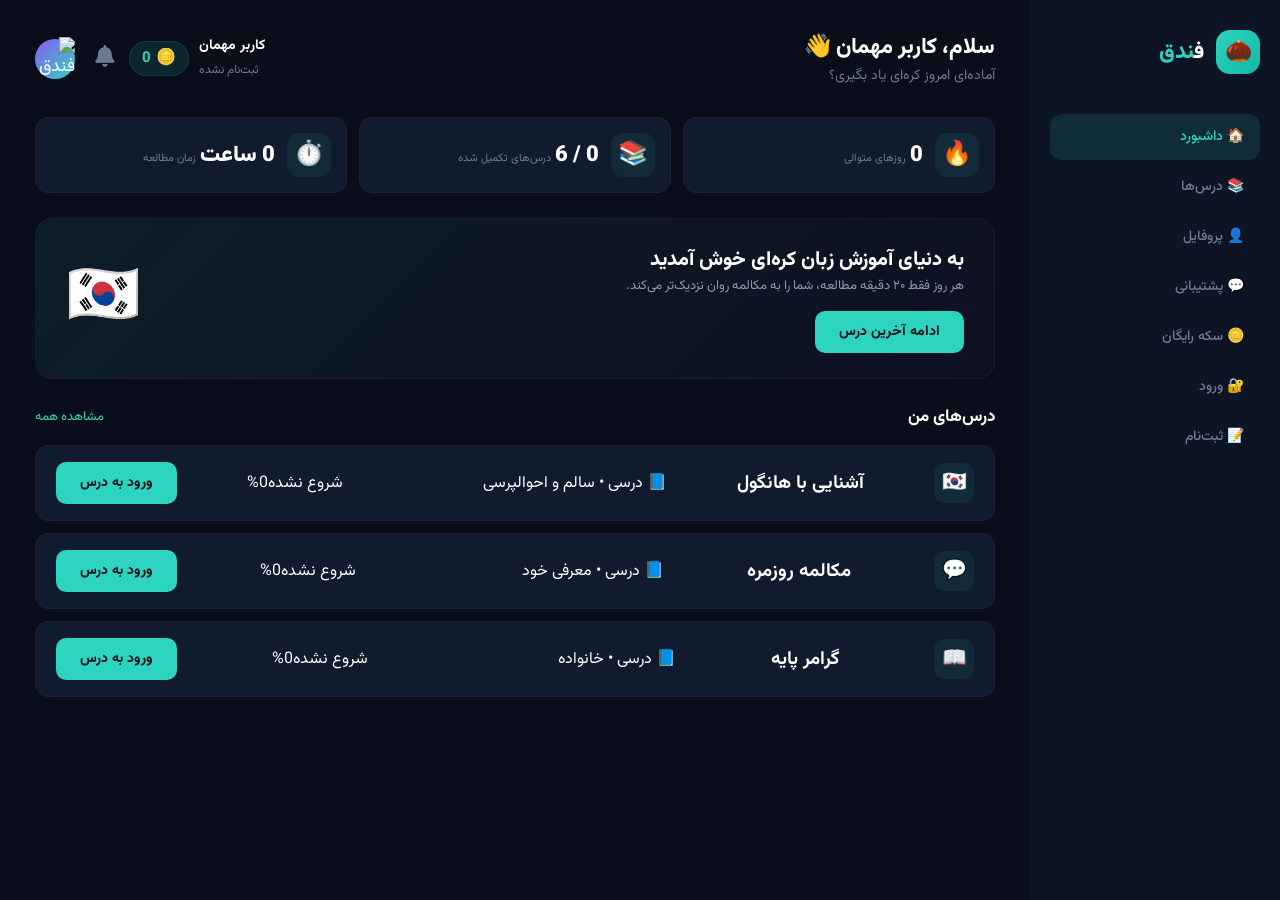
==== commit ee040600: "Add files via upload" ====
--- a/index.html
+++ b/index.html
@@ -54,7 +54,10 @@
                     <i class="fas fa-bell"></i>
                     <span class="notification-badge" id="notificationBadge" style="display:none;">0</span>
                 </div>
-                <div class="avatar" id="headerAvatar">👤</div>
+                <!-- ===== ماسکات فندق به جای آواتار ===== -->
+                <div class="avatar" id="headerAvatar">
+                    <img src="assets/mascot/hazelnut.png" alt="فندق" class="mascot-avatar">
+                </div>
             </div>
         </header>
 
--- a/style.css
+++ b/style.css
@@ -719,4 +719,54 @@
     .notification-bell {
         font-size: 18px;
     }
+}
+/* ============================================
+   دکمه بازگشت به داشبورد
+   ============================================ */
+
+.back-home-btn {
+    position: fixed;
+    bottom: 20px;
+    left: 20px;
+    z-index: 999;
+    background: rgba(45, 212, 191, 0.12);
+    border: 1px solid rgba(45, 212, 191, 0.25);
+    color: #2dd4bf;
+    width: 50px;
+    height: 50px;
+    border-radius: 50%;
+    display: none;
+    align-items: center;
+    justify-content: center;
+    font-size: 22px;
+    cursor: pointer;
+    transition: 0.3s;
+    backdrop-filter: blur(10px);
+    box-shadow: 0 4px 20px rgba(0, 0, 0, 0.3);
+}
+
+.back-home-btn:hover {
+    background: rgba(45, 212, 191, 0.2);
+    transform: scale(1.1);
+    box-shadow: 0 4px 30px rgba(45, 212, 191, 0.2);
+}
+
+.back-home-btn i {
+    color: #2dd4bf;
+}
+
+/* ===== نمایش در صفحات غیر از index.html و login.html و register.html ===== */
+body:not(.page-index):not(.page-login):not(.page-register) .back-home-btn {
+    display: flex;
+}
+
+/* ===== ریسپانسیو ===== */
+@media (max-width: 550px) {
+    .back-home-btn {
+        width: 44px;
+        height: 44px;
+        font-size: 18px;
+        bottom: 15px;
+        left: 15px;
+    }
 }
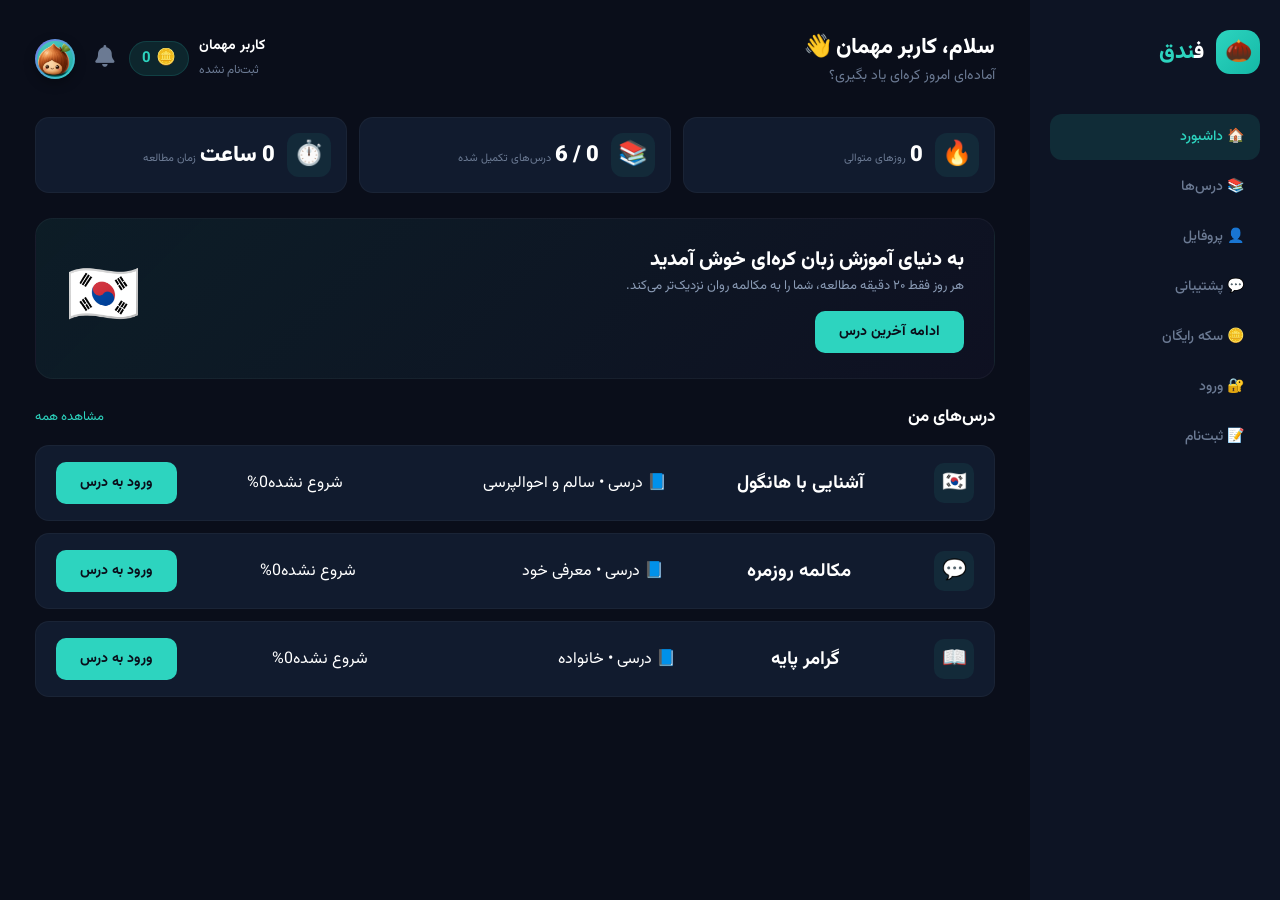
==== commit a963e16f: "Add files via upload" ====
--- a/index.html
+++ b/index.html
@@ -6,6 +6,11 @@
     <title>فندق | آموزش زبان کره‌ای</title>
     <link rel="stylesheet" href="style.css">
     <link rel="stylesheet" href="https://cdnjs.cloudflare.com/ajax/libs/font-awesome/6.5.0/css/all.min.css">
+    
+    <!-- ===== اسکریپت یکتانت ===== -->
+    <script>
+        !function(e,t,n){e.yektanetAnalyticsObject=n,e[n]=e[n]||function(){e[n].q.push(arguments)},e[n].q=e[n].q||[];var a=t.getElementsByTagName("head")[0],r=new Date,c="https://cdn.yektanet.com/superscript/CxosvHK1/native-RewardJoy.com-47049/yn_pub.js?v="+r.getFullYear().toString()+"0"+r.getMonth()+"0"+r.getDate()+"0"+r.getHours(),s=t.createElement("link");s.rel="preload",s.as="script",s.href=c,a.appendChild(s);var l=t.createElement("script");l.async=!0,l.src=c,a.appendChild(l)}(window,document,"yektanet");
+    </script>
 </head>
 <body>
 
--- a/style.css
+++ b/style.css
@@ -769,4 +769,52 @@
         bottom: 15px;
         left: 15px;
     }
+}
+/* ===== ماسکات فندق ===== */
+.mascot-avatar {
+    width: 44px;
+    height: 44px;
+    border-radius: 50%;
+    object-fit: cover;
+    border: 2px solid rgba(45, 212, 191, 0.25);
+    box-shadow: 0 4px 12px rgba(0,0,0,0.3);
+    transition: 0.3s;
+}
+
+.mascot-avatar:hover {
+    transform: scale(1.05);
+    border-color: #2dd4bf;
+    box-shadow: 0 4px 20px rgba(45, 212, 191, 0.3);
+}
+/* ===== ماسکات فندق ===== */
+.mascot-avatar {
+    width: 40px;
+    height: 40px;
+    border-radius: 50%;
+    object-fit: cover;
+    border: 2px solid rgba(45, 212, 191, 0.2);
+    box-shadow: 0 4px 12px rgba(0,0,0,0.3);
+    transition: 0.3s;
+}
+
+.mascot-avatar:hover {
+    transform: scale(1.05);
+    border-color: #2dd4bf;
+}
+
+.profile-mascot {
+    width: 120px;
+    height: 120px;
+    border-radius: 50%;
+    object-fit: cover;
+    border: 4px solid rgba(45, 212, 191, 0.25);
+    box-shadow: 0 8px 30px rgba(0,0,0,0.4);
+    transition: 0.3s;
+    margin-bottom: 10px;
+}
+
+.profile-mascot:hover {
+    transform: scale(1.05);
+    border-color: #2dd4bf;
+    box-shadow: 0 8px 40px rgba(45, 212, 191, 0.3);
 }
